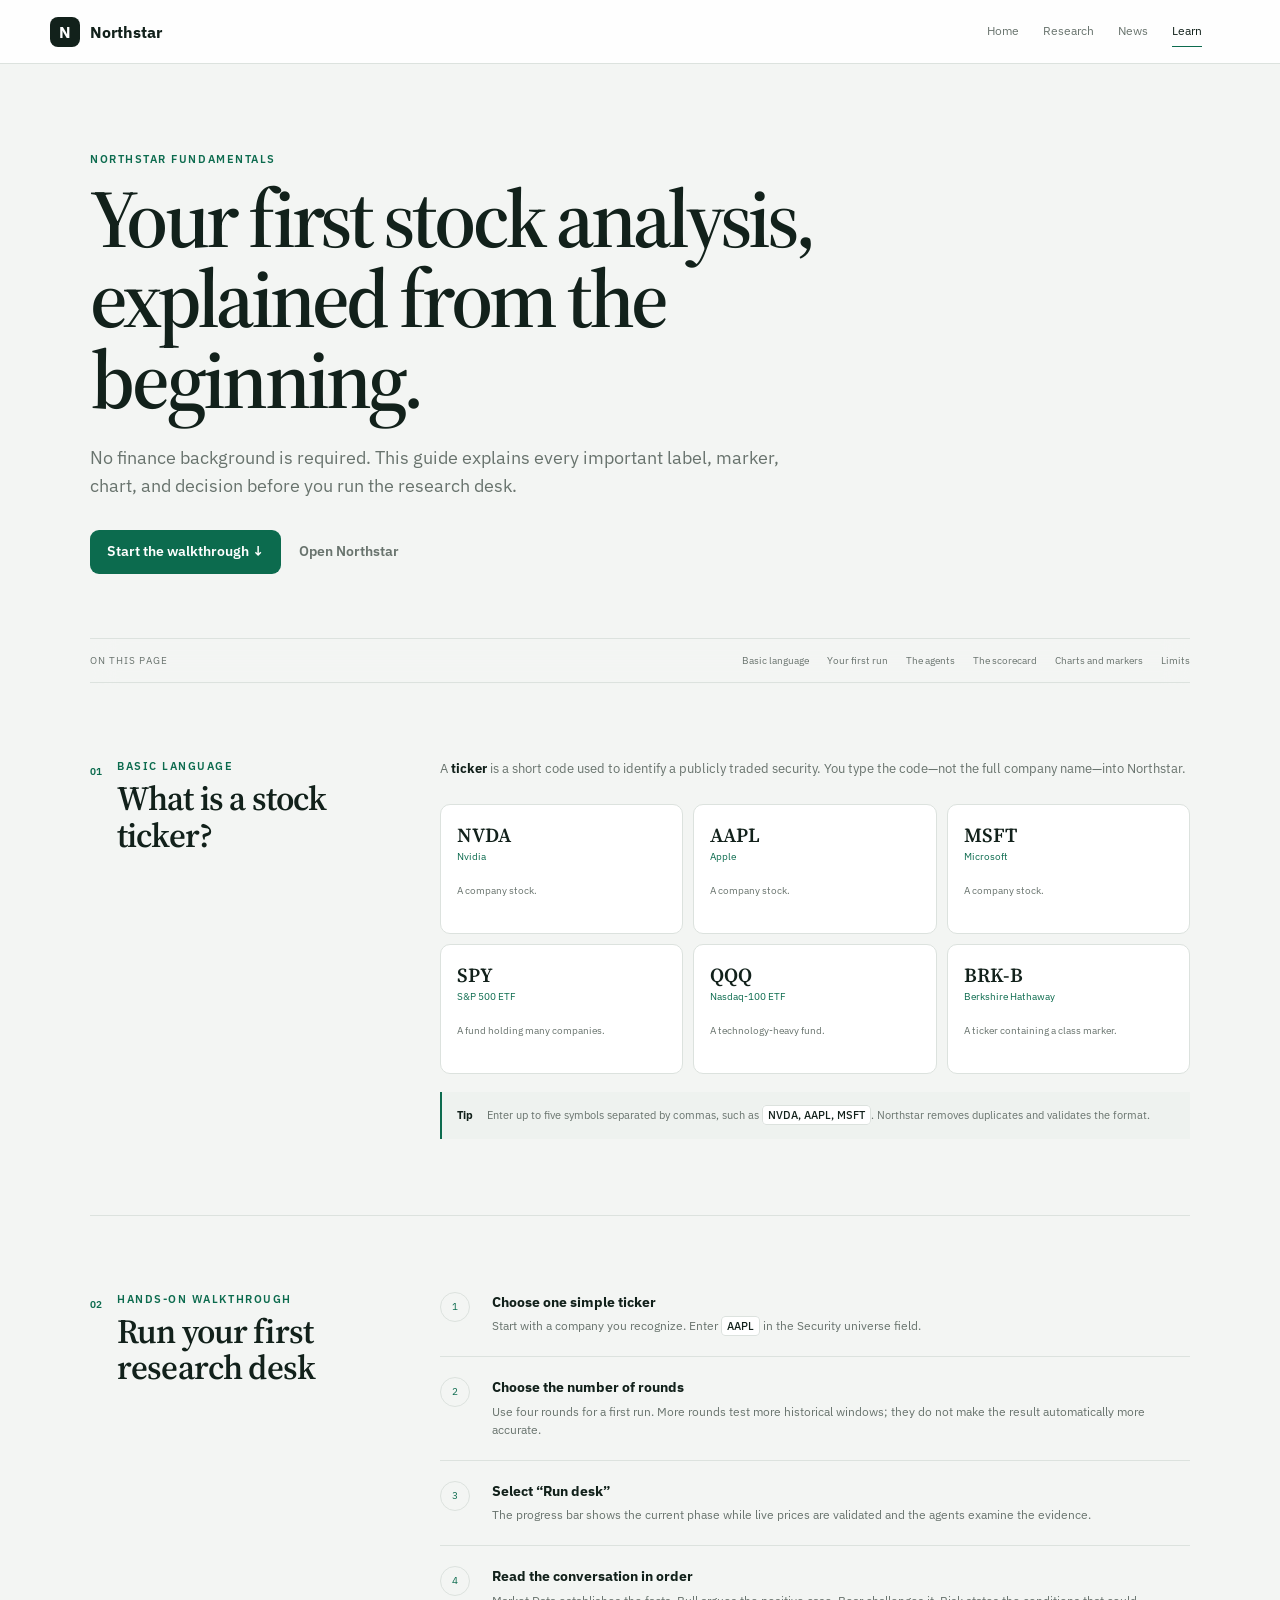
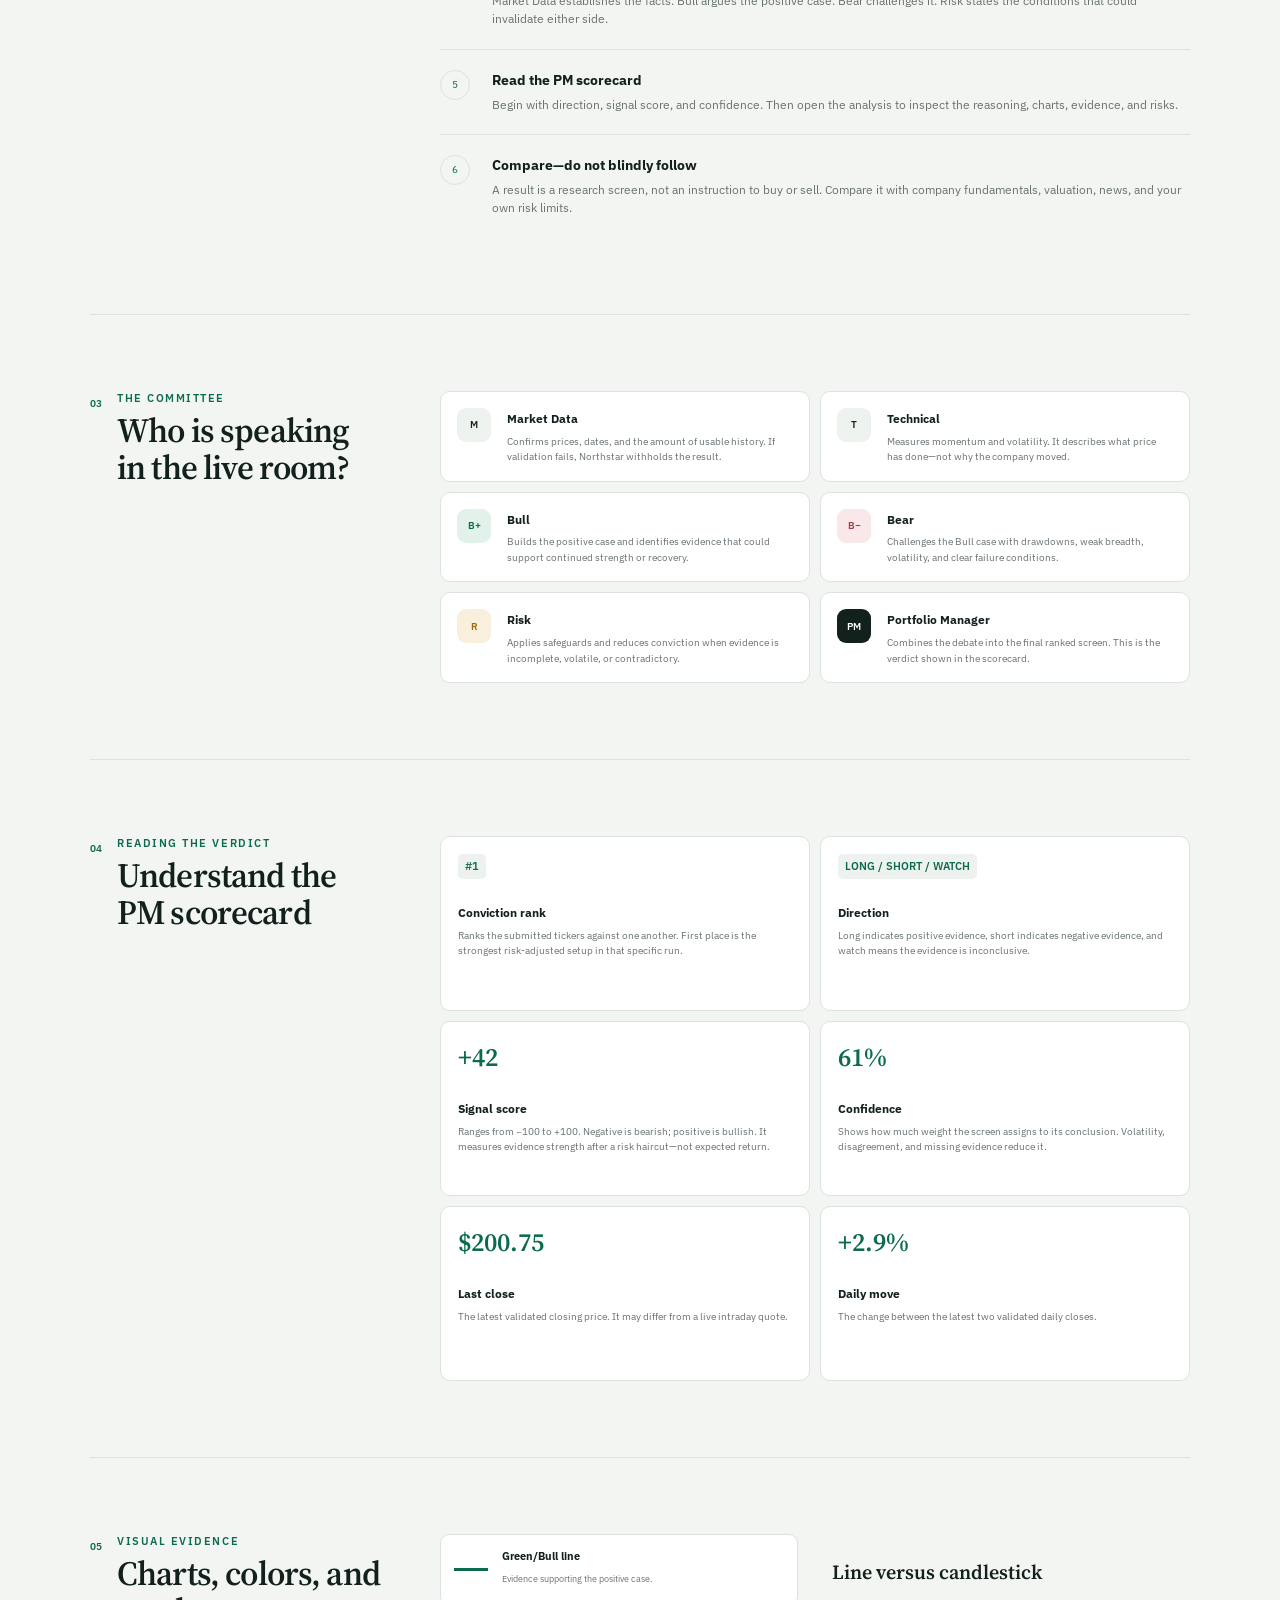
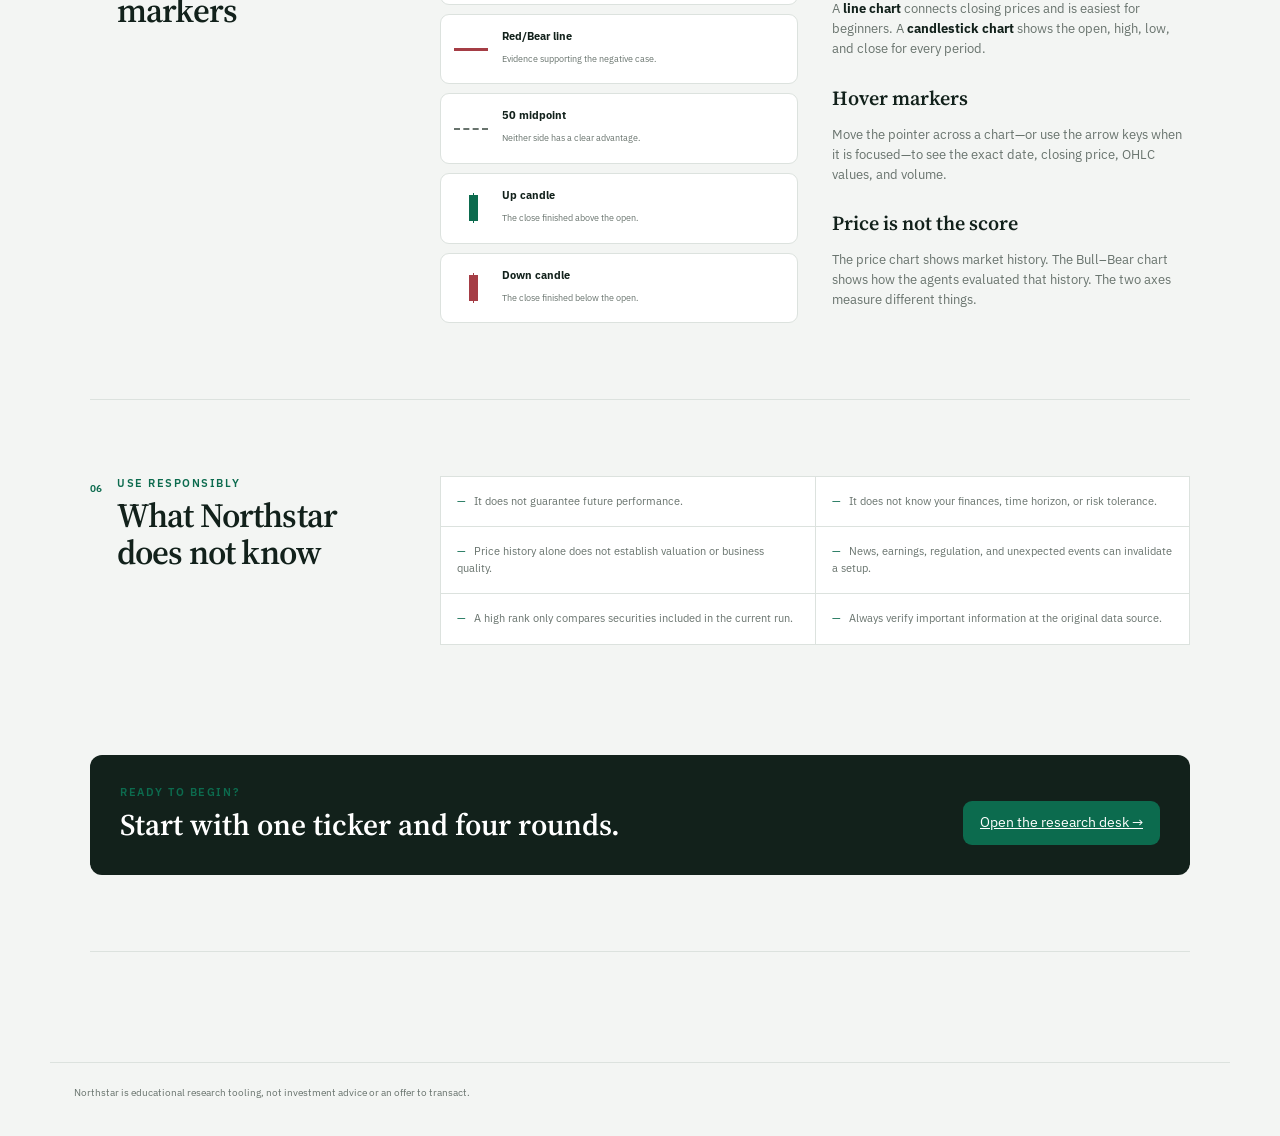
==== frontend/beginners.html @ edee2363 "Add public beginner learning guide" ====
<!doctype html>
<html lang="en">
<head>
  <meta charset="utf-8">
  <meta name="viewport" content="width=device-width,initial-scale=1">
  <meta name="description" content="A beginner-friendly guide to using Northstar for stock research.">
  <title>Beginner Guide · Northstar</title>
  <link rel="preconnect" href="https://fonts.googleapis.com">
  <link rel="preconnect" href="https://fonts.gstatic.com" crossorigin>
  <link href="https://fonts.googleapis.com/css2?family=IBM+Plex+Sans:wght@400;500;600&family=Source+Serif+4:opsz,wght@8..60,500;8..60,600&display=swap" rel="stylesheet">
  <link rel="stylesheet" href="style.css?v=20260731f">
</head>
<body>
  <header class="topbar">
    <a class="brand" href="/" aria-label="Northstar home"><span class="brand-mark">N</span><span>Northstar</span></a>
    <nav class="primary-nav" aria-label="Primary navigation">
      <a href="/">Home</a>
      <a href="/#workspace">Research</a>
      <a href="/news.html">News</a>
      <a href="/beginners.html" aria-current="page">Learn</a>
    </nav>
  </header>

  <main class="learn-page">
    <section class="learn-hero">
      <p class="kicker">Northstar fundamentals</p>
      <h1>Your first stock analysis, explained from the beginning.</h1>
      <p>No finance background is required. This guide explains every important label, marker, chart, and decision before you run the research desk.</p>
      <div class="learn-actions"><a class="learn-primary" href="#first-run">Start the walkthrough ↓</a><a href="/">Open Northstar</a></div>
    </section>

    <nav class="learn-contents" aria-label="Guide contents">
      <span>On this page</span>
      <a href="#language">Basic language</a>
      <a href="#first-run">Your first run</a>
      <a href="#agents">The agents</a>
      <a href="#scorecard">The scorecard</a>
      <a href="#charts">Charts and markers</a>
      <a href="#limits">Limits</a>
    </nav>

    <section id="language" class="learn-section">
      <div class="learn-section-title"><span>01</span><div><p class="kicker">Basic language</p><h2>What is a stock ticker?</h2></div></div>
      <div class="learn-copy">
        <p>A <strong>ticker</strong> is a short code used to identify a publicly traded security. You type the code—not the full company name—into Northstar.</p>
        <div class="term-grid">
          <article><strong>NVDA</strong><span>Nvidia</span><p>A company stock.</p></article>
          <article><strong>AAPL</strong><span>Apple</span><p>A company stock.</p></article>
          <article><strong>MSFT</strong><span>Microsoft</span><p>A company stock.</p></article>
          <article><strong>SPY</strong><span>S&amp;P 500 ETF</span><p>A fund holding many companies.</p></article>
          <article><strong>QQQ</strong><span>Nasdaq-100 ETF</span><p>A technology-heavy fund.</p></article>
          <article><strong>BRK-B</strong><span>Berkshire Hathaway</span><p>A ticker containing a class marker.</p></article>
        </div>
        <aside class="learn-note"><strong>Tip</strong><p>Enter up to five symbols separated by commas, such as <code>NVDA, AAPL, MSFT</code>. Northstar removes duplicates and validates the format.</p></aside>
      </div>
    </section>

    <section id="first-run" class="learn-section">
      <div class="learn-section-title"><span>02</span><div><p class="kicker">Hands-on walkthrough</p><h2>Run your first research desk</h2></div></div>
      <ol class="walkthrough-list">
        <li><span>1</span><div><strong>Choose one simple ticker</strong><p>Start with a company you recognize. Enter <code>AAPL</code> in the Security universe field.</p></div></li>
        <li><span>2</span><div><strong>Choose the number of rounds</strong><p>Use four rounds for a first run. More rounds test more historical windows; they do not make the result automatically more accurate.</p></div></li>
        <li><span>3</span><div><strong>Select “Run desk”</strong><p>The progress bar shows the current phase while live prices are validated and the agents examine the evidence.</p></div></li>
        <li><span>4</span><div><strong>Read the conversation in order</strong><p>Market Data establishes the facts. Bull argues the positive case. Bear challenges it. Risk states the conditions that could invalidate either side.</p></div></li>
        <li><span>5</span><div><strong>Read the PM scorecard</strong><p>Begin with direction, signal score, and confidence. Then open the analysis to inspect the reasoning, charts, evidence, and risks.</p></div></li>
        <li><span>6</span><div><strong>Compare—do not blindly follow</strong><p>A result is a research screen, not an instruction to buy or sell. Compare it with company fundamentals, valuation, news, and your own risk limits.</p></div></li>
      </ol>
    </section>

    <section id="agents" class="learn-section">
      <div class="learn-section-title"><span>03</span><div><p class="kicker">The committee</p><h2>Who is speaking in the live room?</h2></div></div>
      <div class="agent-guide">
        <article data-agent="data"><span>M</span><div><strong>Market Data</strong><p>Confirms prices, dates, and the amount of usable history. If validation fails, Northstar withholds the result.</p></div></article>
        <article data-agent="technical"><span>T</span><div><strong>Technical</strong><p>Measures momentum and volatility. It describes what price has done—not why the company moved.</p></div></article>
        <article data-agent="bull"><span>B+</span><div><strong>Bull</strong><p>Builds the positive case and identifies evidence that could support continued strength or recovery.</p></div></article>
        <article data-agent="bear"><span>B−</span><div><strong>Bear</strong><p>Challenges the Bull case with drawdowns, weak breadth, volatility, and clear failure conditions.</p></div></article>
        <article data-agent="risk"><span>R</span><div><strong>Risk</strong><p>Applies safeguards and reduces conviction when evidence is incomplete, volatile, or contradictory.</p></div></article>
        <article data-agent="pm"><span>PM</span><div><strong>Portfolio Manager</strong><p>Combines the debate into the final ranked screen. This is the verdict shown in the scorecard.</p></div></article>
      </div>
    </section>

    <section id="scorecard" class="learn-section">
      <div class="learn-section-title"><span>04</span><div><p class="kicker">Reading the verdict</p><h2>Understand the PM scorecard</h2></div></div>
      <div class="score-guide">
        <article><span class="sample-marker">#1</span><strong>Conviction rank</strong><p>Ranks the submitted tickers against one another. First place is the strongest risk-adjusted setup in that specific run.</p></article>
        <article><span class="sample-marker">LONG / SHORT / WATCH</span><strong>Direction</strong><p>Long indicates positive evidence, short indicates negative evidence, and watch means the evidence is inconclusive.</p></article>
        <article><span class="sample-score">+42</span><strong>Signal score</strong><p>Ranges from −100 to +100. Negative is bearish; positive is bullish. It measures evidence strength after a risk haircut—not expected return.</p></article>
        <article><span class="sample-score">61%</span><strong>Confidence</strong><p>Shows how much weight the screen assigns to its conclusion. Volatility, disagreement, and missing evidence reduce it.</p></article>
        <article><span class="sample-score">$200.75</span><strong>Last close</strong><p>The latest validated closing price. It may differ from a live intraday quote.</p></article>
        <article><span class="sample-score">+2.9%</span><strong>Daily move</strong><p>The change between the latest two validated daily closes.</p></article>
      </div>
    </section>

    <section id="charts" class="learn-section">
      <div class="learn-section-title"><span>05</span><div><p class="kicker">Visual evidence</p><h2>Charts, colors, and markers</h2></div></div>
      <div class="chart-guide">
        <div class="chart-key">
          <p><i class="key-line bull-key"></i><strong>Green/Bull line</strong><span>Evidence supporting the positive case.</span></p>
          <p><i class="key-line bear-key"></i><strong>Red/Bear line</strong><span>Evidence supporting the negative case.</span></p>
          <p><i class="key-line neutral-key"></i><strong>50 midpoint</strong><span>Neither side has a clear advantage.</span></p>
          <p><i class="key-candle up-key"></i><strong>Up candle</strong><span>The close finished above the open.</span></p>
          <p><i class="key-candle down-key"></i><strong>Down candle</strong><span>The close finished below the open.</span></p>
        </div>
        <div class="learn-copy">
          <h3>Line versus candlestick</h3>
          <p>A <strong>line chart</strong> connects closing prices and is easiest for beginners. A <strong>candlestick chart</strong> shows the open, high, low, and close for every period.</p>
          <h3>Hover markers</h3>
          <p>Move the pointer across a chart—or use the arrow keys when it is focused—to see the exact date, closing price, OHLC values, and volume.</p>
          <h3>Price is not the score</h3>
          <p>The price chart shows market history. The Bull–Bear chart shows how the agents evaluated that history. The two axes measure different things.</p>
        </div>
      </div>
    </section>

    <section id="limits" class="learn-section">
      <div class="learn-section-title"><span>06</span><div><p class="kicker">Use responsibly</p><h2>What Northstar does not know</h2></div></div>
      <div class="limits-grid">
        <p>It does not guarantee future performance.</p>
        <p>It does not know your finances, time horizon, or risk tolerance.</p>
        <p>Price history alone does not establish valuation or business quality.</p>
        <p>News, earnings, regulation, and unexpected events can invalidate a setup.</p>
        <p>A high rank only compares securities included in the current run.</p>
        <p>Always verify important information at the original data source.</p>
      </div>
      <div class="learn-finish"><div><p class="kicker">Ready to begin?</p><h2>Start with one ticker and four rounds.</h2></div><a class="learn-primary" href="/#analyze-form">Open the research desk →</a></div>
    </section>
  </main>
  <footer>Northstar is educational research tooling, not investment advice or an offer to transact.</footer>
</body>
</html>
---- frontend/style.css ----
:root{--bg:#f3f5f3;--surface:#fff;--ink:#12211b;--muted:#68736d;--line:#dce2de;--green:#0c6b4e;--green-soft:#e3f1eb;--red:#a53d45;--amber:#9b6a11;--navy:#173b45;--radius:14px;--shadow:0 18px 50px rgba(18,33,27,.07)}html,body{max-width:100%;overflow-x:clip}
*{box-sizing:border-box}html{scroll-behavior:smooth}body{margin:0;background:var(--bg);color:var(--ink);font:14px/1.55 "DM Sans",sans-serif;-webkit-font-smoothing:antialiased}.topbar{height:64px;padding:0 max(24px,calc((100vw - 1180px)/2));display:flex;align-items:center;justify-content:space-between;background:rgba(255,255,255,.9);border-bottom:1px solid var(--line);position:sticky;top:0;z-index:5;backdrop-filter:blur(14px)}.brand{display:flex;gap:10px;align-items:center;color:var(--ink);font:700 16px Manrope;text-decoration:none}.brand-mark{display:grid;place-items:center;width:30px;height:30px;border-radius:8px;background:var(--ink);color:#fff}.system{font-size:12px;color:var(--muted)}.pulse{display:inline-block;width:7px;height:7px;border-radius:50%;background:#20a273;margin-right:7px;box-shadow:0 0 0 4px #dff3eb}.shell{max-width:1180px;margin:auto;padding:76px 24px 64px}.hero{display:grid;grid-template-columns:1fr minmax(420px,.72fr);gap:72px;align-items:center;min-height:420px}.kicker{text-transform:uppercase;letter-spacing:.14em;font:600 11px Manrope;color:var(--green);margin:0 0 12px}.hero h1{font:600 clamp(42px,5.2vw,66px)/1.05 Manrope;margin:0;letter-spacing:-.045em}.lede{font-size:17px;color:var(--muted);max-width:610px;margin:24px 0 0}.terminal{background:var(--surface);border:1px solid var(--line);border-radius:18px;padding:26px;box-shadow:var(--shadow)}.terminal>label{display:block;font:600 12px Manrope;margin-bottom:9px}.input-row{display:flex;gap:8px}.input-row input{min-width:0;flex:1;border:1px solid #c9d2cd;border-radius:10px;padding:13px 14px;font:500 15px "DM Sans";text-transform:uppercase}.input-row input:focus,.controls select:focus{outline:3px solid #d9eee6;border-color:var(--green)}button{border:0;border-radius:10px;background:var(--green);color:#fff;padding:0 18px;font:600 13px Manrope;cursor:pointer;white-space:nowrap}button:hover{background:#095b42}button:disabled{opacity:.5;cursor:wait}.controls{display:flex;align-items:center;gap:9px;border-top:1px solid var(--line);margin-top:18px;padding-top:16px;color:var(--muted);font-size:11px}.controls label{font-weight:600;color:var(--ink)}.controls select{border:1px solid var(--line);border-radius:7px;padding:5px 7px;background:#fff;color:var(--ink);margin-right:auto}.status{min-height:20px;margin:16px 0 0;color:var(--muted);font-size:12px}.status[data-tone=error]{color:var(--red)}.workspace{scroll-margin-top:84px;margin-top:76px}.workspace-head{display:flex;align-items:end;justify-content:space-between;border-bottom:1px solid var(--line);padding-bottom:18px;margin-bottom:18px}.workspace h2{font:600 26px Manrope;margin:0}.run-meta{color:var(--muted);font-size:12px}.desk-grid{display:grid;grid-template-columns:minmax(0,.88fr) minmax(0,1.12fr);gap:18px}.process-card,.output-card{background:var(--surface);border:1px solid var(--line);border-radius:var(--radius);box-shadow:0 8px 30px rgba(18,33,27,.04);overflow:hidden}.section-title{height:52px;padding:0 18px;display:flex;align-items:center;justify-content:space-between;border-bottom:1px solid var(--line);font:600 12px Manrope}.section-title>span:last-child{font:500 10px "DM Sans";color:var(--muted)}.debate{height:610px;overflow:auto;padding:8px 18px}.message{display:grid;grid-template-columns:34px 1fr;gap:10px;padding:14px 0;border-bottom:1px solid #edf0ee;animation:arrive .25s ease}.avatar{width:30px;height:30px;border-radius:9px;display:grid;place-items:center;background:#edf2ef;color:var(--navy);font:700 10px Manrope}.message[data-stance=bull] .avatar{background:var(--green-soft);color:var(--green)}.message[data-stance=bear] .avatar{background:#f8e8e9;color:var(--red)}.message[data-stance=risk] .avatar{background:#f8f0dd;color:var(--amber)}.message[data-stance=decision] .avatar{background:var(--ink);color:#fff}.message-head{display:flex;justify-content:space-between;font-size:11px}.message-head span{color:var(--muted)}.message p{font-size:12px;color:#4f5b55;margin:4px 0 0}.results{padding:18px;display:grid;gap:12px}.badge{padding:3px 8px;border-radius:20px;background:#eef1ef}.badge[data-status=live]{background:var(--green-soft)!important;color:var(--green)!important}.badge[data-status=partial],.badge[data-status=unavailable]{background:#f8f0dd!important;color:var(--amber)!important}.trade{border:1px solid var(--line);border-radius:11px;padding:17px}.trade-top{display:flex;justify-content:space-between;align-items:start}.trade-top>div:first-child{display:flex;align-items:center;gap:9px}.rank{font:600 10px Manrope;color:#9aa39e}.trade h3{font:700 20px Manrope;margin:0}.direction{text-transform:uppercase;font:700 9px Manrope;padding:4px 7px;border-radius:5px;background:#eef1ef}.direction[data-direction=long]{background:var(--green-soft);color:var(--green)}.direction[data-direction=short]{background:#f8e8e9;color:var(--red)}.score{text-align:right}.score strong{font:700 20px Manrope;display:block}.score span{font-size:9px;color:var(--muted);text-transform:uppercase;letter-spacing:.08em}.metrics{display:grid;grid-template-columns:repeat(3,1fr);gap:1px;background:var(--line);margin:15px 0}.metrics div{background:#fafbfa;padding:9px}.metrics span{display:block;color:var(--muted);font-size:9px;text-transform:uppercase;letter-spacing:.07em}.metrics strong{font-size:13px}.positive{color:var(--green)}.negative{color:var(--red)}.thesis{font-size:12px;color:#4e5954;margin:0}.confidence{height:3px;background:#e6ebe8;margin:14px 0}.confidence span{height:100%;display:block;background:var(--green)}details{font-size:11px}summary{cursor:pointer;color:var(--green);font-weight:600}.evidence{display:grid;grid-template-columns:repeat(3,1fr);gap:7px;margin-top:11px}.evidence p{background:#f6f8f7;border-radius:7px;padding:8px;margin:0}.evidence strong,.evidence span,.evidence small{display:block}.evidence small{color:var(--muted);font-size:8px;margin-top:3px}.trade ul{padding-left:16px;color:var(--muted)}.method{margin-top:12px;background:#e9eeeb;border-radius:10px;padding:13px 16px}.method p{color:var(--muted);font-size:11px;margin:8px 0 0}.loader,.empty{padding:65px 20px;text-align:center;color:var(--muted)}.loader i{display:block;width:22px;height:22px;margin:0 auto 12px;border:2px solid var(--line);border-top-color:var(--green);border-radius:50%;animation:spin .8s linear infinite}.empty strong{display:block;color:var(--ink)}footer{max-width:1180px;margin:auto;border-top:1px solid var(--line);padding:22px 24px 36px;color:var(--muted);font-size:10px}@keyframes spin{to{transform:rotate(360deg)}}@keyframes arrive{from{opacity:0;transform:translateY(5px)}}@media(max-width:850px){.shell{padding-top:48px}.hero{grid-template-columns:1fr;gap:36px}.desk-grid{grid-template-columns:1fr}.debate{height:420px}.system{display:none}}@media(max-width:520px){.shell{padding:36px 15px}.hero h1{font-size:39px}.terminal{padding:18px}.input-row{display:grid}.input-row button{height:44px}.controls>span{display:none}.workspace-head{align-items:start;gap:12px}.evidence{grid-template-columns:1fr}.metrics{grid-template-columns:1fr}.debate{height:360px}}
@media(prefers-reduced-motion:reduce){*{scroll-behavior:auto!important;animation:none!important}}
.pulse-warn{background:#c6861a;box-shadow:0 0 0 4px #faefd9}

/* Interactive price evidence */
.chart-widget{margin:16px 0 14px;padding:14px 14px 8px;border:1px solid var(--line);border-radius:10px;background:#fbfcfb}
.chart-head{display:flex;align-items:flex-start;justify-content:space-between;gap:12px;margin-bottom:7px}.chart-head>div:first-child{display:flex;align-items:baseline;gap:8px;flex-wrap:wrap}.chart-label{flex-basis:100%;font:600 10px Manrope;text-transform:uppercase;letter-spacing:.09em;color:var(--muted)}.chart-head strong{font:700 16px Manrope}.chart-head small{font-size:9px;color:var(--muted)}.range-control{display:flex;padding:2px;border:1px solid var(--line);border-radius:7px;background:#fff}.range-control button{padding:4px 8px;border-radius:5px;background:transparent;color:var(--muted);font:600 9px Manrope}.range-control button[aria-pressed=true]{background:var(--ink);color:#fff}.chart-stage{position:relative}.price-chart{display:block;width:100%;height:auto;min-height:150px;outline:none}.price-chart:focus-visible{outline:3px solid #d9eee6;border-radius:6px}.chart-grid{stroke:#e6ebe8;stroke-width:1}.axis-label{fill:#8a948f;font:8px "DM Sans"}.chart-area{pointer-events:none}.chart-line{fill:none;stroke:var(--green);stroke-width:2.5;stroke-linecap:round;stroke-linejoin:round;pointer-events:none}.chart-hit{fill:transparent;cursor:crosshair}.chart-cursor{stroke:#6f7c76;stroke-width:1;stroke-dasharray:3 3;pointer-events:none}.chart-point{fill:#fff;stroke:var(--green);stroke-width:2.5;pointer-events:none}.chart-tooltip{position:absolute;z-index:2;transform:translate(-50%,-112%);display:grid;min-width:92px;padding:7px 9px;border-radius:7px;background:var(--ink);color:#fff;box-shadow:0 7px 18px rgba(18,33,27,.2);pointer-events:none;text-align:center}.chart-tooltip strong{font:600 11px Manrope}.chart-tooltip span{font-size:8px;color:#cbd4cf}.chart-tooltip[hidden]{display:none}.chart-source,.chart-empty{margin:3px 0 0;color:var(--muted);font-size:8px}.chart-empty{padding:34px;text-align:center}

/* Guided help vignette */
.topbar-actions{display:flex;align-items:center;gap:18px}.help-button{display:flex;align-items:center;gap:7px;height:34px;padding:0 11px;background:#fff;color:var(--ink);border:1px solid var(--line);border-radius:9px;font:600 11px Manrope}.help-button:hover{background:#f2f6f4;border-color:#bdcac3}.help-button>span{display:grid;place-items:center;width:17px;height:17px;border:1px solid #91a099;border-radius:50%;font-size:10px}.tour[hidden]{display:none}.tour{position:fixed;inset:0;z-index:1000}.tour-shade{display:none}.tour-focus{position:fixed;z-index:1000;border:2px solid #78b59f;border-radius:14px;box-shadow:0 0 0 9999px rgba(11,23,18,.66),0 0 0 5px rgba(120,181,159,.2);pointer-events:none;transition:all .24s ease}.tour-card{position:fixed;z-index:1001;padding:20px;border:1px solid rgba(255,255,255,.2);border-radius:14px;background:#fff;color:var(--ink);box-shadow:0 22px 70px rgba(0,0,0,.3);outline:none;transition:left .24s ease,top .24s ease}.tour-card-head{display:flex;align-items:center;justify-content:space-between}.tour-progress{font:600 9px Manrope;color:var(--muted);text-transform:uppercase;letter-spacing:.1em}.tour-close{display:grid;place-items:center;width:28px;height:28px;padding:0;border:0;border-radius:50%;background:#eff3f1;color:var(--ink);font-size:18px}.tour-kicker{margin:14px 0 5px;color:var(--green);font:600 10px Manrope;text-transform:uppercase;letter-spacing:.1em}.tour-card h2{margin:0;font:600 19px/1.25 Manrope}.tour-card>p:not(.tour-kicker){margin:9px 0 18px;color:#5f6b65;font-size:12px}.tour-actions{display:flex;align-items:center;justify-content:space-between;gap:8px}.tour-actions button{min-width:82px;height:36px}.tour-back{background:#edf2ef;color:var(--ink)}.tour-back:disabled{visibility:hidden}.tour-next{background:var(--green)}.tour-open{overflow:hidden}

@media(max-width:850px){.topbar-actions{gap:8px}.help-button{padding:0 9px}.help-button>span{width:16px;height:16px}.tour-focus{transition:none}.tour-card{transition:none}}
@media(max-width:520px){.chart-widget{margin-left:-4px;margin-right:-4px;padding:10px 8px 6px}.price-chart{min-height:128px}.chart-head>div:first-child{gap:5px}.system{display:none}.tour-card{left:16px!important;right:16px;width:auto!important;bottom:16px;top:auto!important}.tour-focus{border-radius:10px}}

/* Theme control and dark palette */
.theme-toggle{display:flex;align-items:center;gap:7px;height:34px;padding:0 11px;background:var(--surface);color:var(--ink);border:1px solid var(--line);border-radius:9px;font:600 11px Manrope}.theme-toggle:hover{background:var(--surface-soft,#f2f6f4);border-color:var(--line-strong,#bdcac3)}.theme-icon{display:grid;place-items:center;width:17px;height:17px;font-size:14px;line-height:1}
:root[data-theme="dark"]{--bg:#0e1512;--surface:#151f1b;--surface-soft:#1b2822;--ink:#edf5f0;--muted:#9aa9a1;--line:#2a3932;--line-strong:#3d5047;--green:#4fc39a;--green-soft:#183a2d;--red:#f08087;--amber:#e0ad4f;--navy:#a8d8e2;--shadow:0 18px 50px rgba(0,0,0,.26)}
:root[data-theme="dark"] body{background:var(--bg)}:root[data-theme="dark"] .topbar{background:rgba(14,21,18,.9)}:root[data-theme="dark"] .brand-mark{background:#edf5f0;color:#12211b}:root[data-theme="dark"] .terminal,:root[data-theme="dark"] .process-card,:root[data-theme="dark"] .output-card,:root[data-theme="dark"] .trade{background:var(--surface)}:root[data-theme="dark"] .input-row input,:root[data-theme="dark"] .controls select{background:#101814;color:var(--ink);border-color:var(--line-strong)}:root[data-theme="dark"] .input-row input::placeholder{color:#75847c}:root[data-theme="dark"] .help-button{background:var(--surface);color:var(--ink);border-color:var(--line)}:root[data-theme="dark"] .help-button:hover{background:var(--surface-soft);border-color:var(--line-strong)}:root[data-theme="dark"] .message{border-color:#26352e}:root[data-theme="dark"] .message p,:root[data-theme="dark"] .thesis{color:#bdcac3}:root[data-theme="dark"] .avatar{background:#24332c}:root[data-theme="dark"] .message[data-stance=bear] .avatar{background:#42272b}:root[data-theme="dark"] .message[data-stance=risk] .avatar{background:#3f3520}:root[data-theme="dark"] .metrics div,:root[data-theme="dark"] .evidence p,:root[data-theme="dark"] .chart-widget{background:#111a16}:root[data-theme="dark"] .confidence,:root[data-theme="dark"] .chart-grid{background:#293831}:root[data-theme="dark"] .range-control{background:#101814}:root[data-theme="dark"] .range-control button[aria-pressed=true]{background:#e6f0eb;color:#12211b}:root[data-theme="dark"] .chart-grid{stroke:#2b3b34}:root[data-theme="dark"] .chart-point{fill:#111a16}:root[data-theme="dark"] .method{background:#17231e}:root[data-theme="dark"] .badge{background:#25322c}:root[data-theme="dark"] .tour-card{background:#17211d;color:var(--ink);border-color:#3a4a43}:root[data-theme="dark"] .tour-card>p:not(.tour-kicker){color:#afbeb6}:root[data-theme="dark"] .tour-close,:root[data-theme="dark"] .tour-back{background:#26342e;color:var(--ink)}
@media(max-width:520px){.theme-toggle{padding:0 9px}.theme-label{display:none}}

/* Deliberate analysis progress and custom round depth */
.controls input[type="number"]{width:72px;margin-right:auto;padding:6px 8px;border:1px solid var(--line);border-radius:7px;background:var(--surface);color:var(--ink);font:600 11px "DM Sans"}.controls input[type="number"]:focus{outline:3px solid #d9eee6;border-color:var(--green)}.analysis-progress{margin:0 0 18px;padding:13px 16px;border:1px solid var(--line);border-radius:10px;background:var(--surface);transition:opacity .25s ease}.progress-copy{display:flex;justify-content:space-between;gap:12px;margin-bottom:8px;font-size:10px}.progress-copy strong{font:600 10px Manrope;color:var(--ink)}.progress-copy span{color:var(--muted);font-variant-numeric:tabular-nums}.progress-track{height:5px;border-radius:10px;background:#dfe6e2;overflow:hidden}.progress-track span{display:block;width:0;height:100%;border-radius:inherit;background:linear-gradient(90deg,var(--green),#4fc39a);transition:width .2s ease}.analysis-progress[data-complete="true"] .progress-track span{background:var(--green)}.rank{min-width:18px}
:root[data-theme="dark"] .controls input[type="number"]{background:#101814;border-color:var(--line-strong)}:root[data-theme="dark"] .analysis-progress{background:var(--surface)}:root[data-theme="dark"] .progress-track{background:#2a3932}
@media(max-width:520px){.controls input[type="number"]{margin-right:0}.controls{flex-wrap:wrap}.analysis-progress{padding:11px 13px}}

/* Keep walkthrough instructions anchored while the spotlight moves */
.tour-card{left:50%;top:50%;width:min(360px,calc(100vw - 32px));max-height:calc(100vh - 32px);overflow:auto;transform:translate(-50%,-50%);transition:opacity .2s ease,transform .2s ease}
@media(max-width:520px){.tour-card{left:50%!important;right:auto!important;top:50%!important;bottom:auto!important;width:calc(100vw - 32px)!important;transform:translate(-50%,-50%)}}

/* Multi-security hierarchy, full-height room, and debate evidence chart */
.process-card{display:flex;min-height:0;flex-direction:column}.debate{height:auto;min-height:610px;flex:1}.output-card{min-width:0}
.trade{position:relative;transition:border-color .2s ease,box-shadow .2s ease}.trade[data-rank="1"]{border:2px solid #d5ad35;box-shadow:inset 0 0 0 1px rgba(213,173,53,.14),0 8px 22px rgba(139,104,0,.08)}.trade[data-rank="2"]{border:2px solid #aeb4bd;box-shadow:inset 0 0 0 1px rgba(174,180,189,.12)}.trade[data-rank="3"]{border:2px solid #a66a43;box-shadow:inset 0 0 0 1px rgba(166,106,67,.12)}
.trade[data-rank="1"] .rank{background:#f6e6a9;color:#6d5200}.trade[data-rank="2"] .rank{background:#e7eaee;color:#515964}.trade[data-rank="3"] .rank{background:#ead1bf;color:#714323}.rank{display:inline-flex;align-items:center;justify-content:center;min-height:22px;padding:3px 7px;border-radius:6px;background:#eef1ef;font-weight:700;letter-spacing:.04em}
.trade-actions{display:flex;align-items:center;gap:10px}.trade-expand{height:30px;padding:0 10px;border:1px solid var(--line);background:var(--surface);color:var(--ink);font-size:9px}.trade-expand:hover{background:var(--surface-soft,#f2f6f4)}.trade-body[hidden]{display:none}
.debate-chart-widget{margin:16px 0 14px;padding:14px 14px 8px;border:1px solid var(--line);border-radius:10px;background:#fbfcfb}.debate-chart-head{display:flex;justify-content:space-between;gap:12px;align-items:flex-start}.debate-chart-head>div:first-child{display:grid;gap:2px}.debate-chart-head>div:first-child span{font:600 9px Manrope;text-transform:uppercase;letter-spacing:.09em;color:var(--muted)}.debate-chart-head strong{font:600 12px Manrope}.debate-legend{display:flex;gap:10px;font:600 9px Manrope}.debate-legend span{display:flex;align-items:center;gap:5px}.debate-legend span:before{content:"";width:8px;height:3px;border-radius:3px;background:var(--green)}.debate-legend [data-series="bear"]:before{background:var(--red)}
.debate-chart-stage{position:relative}.debate-chart{display:block;width:100%;height:auto;min-height:145px;outline:none}.debate-chart:focus-visible{outline:3px solid #d9eee6;border-radius:6px}.debate-grid{stroke:var(--line);stroke-width:1}.debate-grid.midpoint{stroke-dasharray:4 4;stroke:var(--muted)}.debate-line{fill:none;stroke-width:2.5;stroke-linecap:round;stroke-linejoin:round;pointer-events:none}.bull-line{stroke:var(--green)}.bear-line{stroke:var(--red)}.debate-node{stroke-width:2;pointer-events:none;transition:r .12s ease}.bull-node{fill:var(--surface);stroke:var(--green)}.bear-node{fill:var(--surface);stroke:var(--red)}.debate-node.active{r:5}.debate-hit{fill:transparent;cursor:crosshair}.debate-tooltip{position:absolute;z-index:2;display:grid;min-width:152px;padding:8px 10px;border-radius:7px;background:var(--ink);color:var(--surface);box-shadow:0 7px 18px rgba(0,0,0,.2);pointer-events:none;transform:translate(-50%,-104%);text-align:center}.debate-tooltip strong{font:600 10px Manrope}.debate-tooltip span{font-size:9px}.debate-tooltip small{color:var(--muted);font-size:8px}.debate-tooltip[hidden]{display:none}

/* Neutral black dark mode; color is reserved for evidence and status. */
:root[data-theme="dark"]{--bg:#050506;--surface:#0d0d0f;--surface-soft:#171719;--ink:#f2f2f1;--muted:#9d9da2;--line:#29292c;--line-strong:#414146;--green:#4fc39a;--green-soft:#10271f;--red:#f08087;--amber:#e0ad4f;--navy:#a8d8e2;--shadow:0 18px 50px rgba(0,0,0,.48)}
:root[data-theme="dark"] .topbar{background:rgba(5,5,6,.92)}:root[data-theme="dark"] .brand-mark{background:#f2f2f1;color:#080809}:root[data-theme="dark"] .input-row input,:root[data-theme="dark"] .controls select,:root[data-theme="dark"] .controls input[type="number"]{background:#09090a}:root[data-theme="dark"] .message{border-color:#29292c}:root[data-theme="dark"] .message p,:root[data-theme="dark"] .thesis{color:#b8b8bd}:root[data-theme="dark"] .avatar{background:#232326}:root[data-theme="dark"] .metrics div,:root[data-theme="dark"] .evidence p,:root[data-theme="dark"] .chart-widget,:root[data-theme="dark"] .debate-chart-widget{background:#09090a}:root[data-theme="dark"] .confidence,:root[data-theme="dark"] .progress-track{background:#252528}:root[data-theme="dark"] .range-control{background:#09090a}:root[data-theme="dark"] .range-control button[aria-pressed=true]{background:#f0f0ef;color:#09090a}:root[data-theme="dark"] .chart-grid{stroke:#29292c}:root[data-theme="dark"] .chart-point{fill:#09090a}:root[data-theme="dark"] .method{background:#111113}:root[data-theme="dark"] .badge{background:#242426}:root[data-theme="dark"] .direction[data-direction="watch"]{background:#29292c;color:#d7d7da}:root[data-theme="dark"] .tour-card{background:#101012;border-color:#39393d}:root[data-theme="dark"] .tour-close,:root[data-theme="dark"] .tour-back{background:#252528}:root[data-theme="dark"] .bull-node,:root[data-theme="dark"] .bear-node{fill:#09090a}:root[data-theme="dark"] .trade-expand{background:#111113}

@media(max-width:850px){.process-card{height:520px}.debate{min-height:0}.trade-actions{align-items:flex-end;flex-direction:column}.debate-chart{min-height:130px}}
@media(max-width:520px){.process-card{height:440px}.trade-top{gap:12px}.trade-top>div:first-child{flex-wrap:wrap}.trade-actions{gap:5px}.trade-expand{height:28px}.debate-chart-widget{margin-left:-4px;margin-right:-4px;padding:10px 8px 6px}.debate-legend{display:grid;gap:2px}.debate-chart{min-height:120px}}

/* Live market pulse and sourced news */
.market-pulse{margin-top:38px;padding:30px 0 8px;border-top:1px solid var(--line)}.pulse-heading,.news-heading{display:flex;align-items:end;justify-content:space-between;gap:20px}.pulse-heading h2,.news-heading h2{margin:0;font:600 25px Manrope}.pulse-controls{display:flex;gap:6px}.pulse-controls button{height:34px;min-width:36px;padding:0 11px;border:1px solid var(--line);background:var(--surface);color:var(--ink)}.pulse-controls button:hover{background:var(--surface-soft,#f2f6f4)}.pulse-viewport{margin:20px calc(50% - 50vw) 0;padding:18px max(24px,calc((100vw - 1180px)/2));overflow-x:auto;scrollbar-width:none;scroll-snap-type:x mandatory;outline:none}.pulse-viewport::-webkit-scrollbar{display:none}.pulse-viewport:focus-visible{outline:3px solid #d9eee6;outline-offset:-3px}.pulse-track{display:flex;gap:16px;width:max-content;min-width:100%}.pulse-card{width:min(330px,72vw);padding:18px;border:1px solid var(--line);border-radius:13px;background:var(--surface);box-shadow:0 8px 24px rgba(18,33,27,.05);scroll-snap-align:center;opacity:.58;transform:scale(.9);transition:transform .45s ease,opacity .45s ease,box-shadow .45s ease}.pulse-card.is-active{opacity:1;transform:scale(1.06);box-shadow:0 16px 38px rgba(18,33,27,.13)}.pulse-card-head{display:flex;align-items:center;justify-content:space-between}.pulse-card-head strong{font:700 17px Manrope}.pulse-card-head span{font:600 12px Manrope}.pulse-price{margin-top:3px;font:600 12px Manrope;color:var(--muted)}.pulse-chart{display:block;width:100%;height:76px;margin:10px 0 6px;overflow:visible}.pulse-chart path{fill:none;stroke:var(--green);stroke-width:2.4;stroke-linecap:round;stroke-linejoin:round}.pulse-chart.negative-chart path{stroke:var(--red)}.pulse-card-foot{display:flex;justify-content:space-between;gap:12px;color:var(--muted);font-size:8px}.pulse-card-foot span:last-child{overflow:hidden;text-overflow:ellipsis;white-space:nowrap;text-align:right}.pulse-loading{display:grid;min-height:150px;width:min(520px,80vw);place-items:center;color:var(--muted)}.pulse-status{margin:10px 0 0;text-align:center;color:var(--muted);font-size:9px}
.news-heading{margin-top:48px;padding-top:28px;border-top:1px solid var(--line)}.news-heading>span{max-width:310px;text-align:right;color:var(--muted);font-size:9px}.news-grid{display:grid;grid-template-columns:repeat(3,1fr);gap:12px;margin-top:18px}.news-card{display:flex;min-height:145px;flex-direction:column;padding:17px;border:1px solid var(--line);border-radius:12px;background:var(--surface);color:var(--ink);text-decoration:none;transition:transform .2s ease,border-color .2s ease,box-shadow .2s ease}.news-card:hover,.news-card:focus-visible{transform:translateY(-3px);border-color:var(--green);box-shadow:0 12px 28px rgba(18,33,27,.08);outline:none}.news-card.lead-news{grid-column:span 2}.news-meta{font-size:8px;color:var(--muted);text-transform:uppercase;letter-spacing:.06em}.news-card strong{margin:12px 0 20px;font:600 15px/1.4 Manrope}.lead-news strong{max-width:680px;font-size:19px}.news-link{margin-top:auto;color:var(--green);font:600 9px Manrope}.news-loading{grid-column:1/-1;padding:45px;text-align:center;color:var(--muted);border:1px dashed var(--line);border-radius:12px}
:root[data-theme="dark"] .pulse-card,:root[data-theme="dark"] .news-card,:root[data-theme="dark"] .pulse-controls button{background:#0d0d0f}:root[data-theme="dark"] .pulse-card.is-active{box-shadow:0 18px 42px rgba(0,0,0,.62)}
@media(prefers-reduced-motion:reduce){.pulse-card{transition:none}.news-card{transition:none}}
@media(max-width:850px){.market-pulse{margin-top:56px}.news-grid{grid-template-columns:repeat(2,1fr)}.news-card.lead-news{grid-column:span 2}}
@media(max-width:520px){.pulse-heading,.news-heading{align-items:start}.pulse-heading h2,.news-heading h2{font-size:22px}.pulse-viewport{padding-left:42px;padding-right:42px}.pulse-card{width:76vw}.pulse-controls #pulse-pause{display:none}.news-heading>span{display:none}.news-grid{grid-template-columns:1fr}.news-card.lead-news{grid-column:auto}.lead-news strong{font-size:16px}}
.pulse-track:before,.pulse-track:after{content:"";width:max(0px,calc(50vw - 190px));flex:0 0 auto}

/* Continuous market tape, detail dialog, and OHLCV analyzer */
.pulse-controls{align-items:center}.pulse-controls label{font:600 9px Manrope;color:var(--muted);text-transform:uppercase;letter-spacing:.06em}.pulse-controls select{height:34px;padding:0 30px 0 10px;border:1px solid var(--line);border-radius:9px;background:var(--surface);color:var(--ink);font:600 10px Manrope}.pulse-viewport{scroll-snap-type:none;cursor:grab;overscroll-behavior-x:contain;user-select:none}.pulse-viewport:active{cursor:grabbing}.pulse-track:before,.pulse-track:after{display:none}.pulse-card{flex:0 0 min(330px,72vw);color:var(--ink);text-align:left;white-space:normal;scroll-snap-align:none}.pulse-card:hover{background:var(--surface);border-color:var(--line-strong,var(--line))}.pulse-card:focus-visible{outline:3px solid #78b59f;outline-offset:3px}.pulse-boxes{display:flex;height:76px;align-items:end;gap:4px;margin:10px 0 6px;padding-top:5px}.pulse-boxes i{min-width:5px;flex:1;border-radius:2px 2px 0 0;background:var(--green);opacity:.86}.pulse-boxes i.down{background:var(--red)}.pulse-card-foot span:first-child{font-variant-numeric:tabular-nums}
.stock-detail{width:min(760px,calc(100vw - 28px));padding:26px;border:1px solid var(--line);border-radius:16px;background:var(--surface);color:var(--ink);box-shadow:0 26px 90px rgba(0,0,0,.48)}.stock-detail::backdrop{background:rgba(0,0,0,.72);backdrop-filter:blur(4px)}.detail-close{position:absolute;right:16px;top:16px;width:34px;height:34px;padding:0;border-radius:50%;background:var(--surface-soft,#eef2ef);color:var(--ink);font-size:20px}.detail-title{display:flex;align-items:start;justify-content:space-between;gap:20px}.detail-title h2{margin:0;font:700 30px Manrope}.detail-title span{color:var(--muted);font-size:10px}.detail-title>strong{font:700 20px Manrope}.detail-price{margin:3px 0 15px;color:var(--muted);font:600 14px Manrope}.detail-chart{padding:18px;border:1px solid var(--line);border-radius:12px;background:var(--bg)}.detail-chart .pulse-chart{height:220px;margin:0}.detail-chart .pulse-chart path{stroke-width:3}.detail-meta{display:grid;grid-template-columns:1fr 1fr;gap:10px;margin:14px 0}.detail-meta span{padding:10px;border-radius:8px;background:var(--surface-soft,#f4f6f5);color:var(--muted);font-size:9px}.detail-meta strong{display:block;margin-top:2px;color:var(--ink);font-size:11px}.stock-detail #detail-analyze{height:40px}
.stock-analyzer{margin-top:48px;padding:30px;border:1px solid var(--line);border-radius:16px;background:var(--surface);box-shadow:var(--shadow)}.analyzer-heading{display:flex;align-items:end;justify-content:space-between;gap:20px}.analyzer-heading h2{margin:0;font:600 25px Manrope}.analyzer-heading>span{color:var(--muted);font-size:9px}.analyzer-form{display:grid;grid-template-columns:1.1fr repeat(3,.8fr) auto;gap:10px;align-items:end;margin-top:22px;padding:16px;border-radius:11px;background:var(--surface-soft,#f5f7f6)}.analyzer-form label{display:grid;gap:6px;color:var(--muted);font:600 9px Manrope;text-transform:uppercase;letter-spacing:.06em}.analyzer-form input,.analyzer-form select{height:40px;min-width:0;padding:0 11px;border:1px solid var(--line);border-radius:8px;background:var(--surface);color:var(--ink);font:600 12px "DM Sans";text-transform:none}.analyzer-form input{text-transform:uppercase}.analyzer-form button{height:40px}.analyzer-output{min-height:160px;margin-top:16px}.analyzer-empty{display:grid;min-height:160px;place-items:center;border:1px dashed var(--line);border-radius:11px;color:var(--muted);text-align:center}.analyzer-summary{display:flex;align-items:start;justify-content:space-between;gap:20px;padding:4px 2px 15px}.analyzer-summary>div:first-child{display:grid}.analyzer-summary span{color:var(--muted);font:600 10px Manrope;text-transform:uppercase;letter-spacing:.06em}.analyzer-summary>div:first-child strong{font:700 28px Manrope}.analyzer-summary small{color:var(--muted);font-size:9px}.analyzer-summary>div:last-child{text-align:right}.analyzer-summary>div:last-child strong{display:block;font:700 22px Manrope}.analyzer-summary>div:last-child span{font-size:8px}.analyzer-metrics{display:grid;grid-template-columns:repeat(5,1fr);gap:1px;background:var(--line);border:1px solid var(--line);border-radius:9px;overflow:hidden}.analyzer-metrics div{padding:11px;background:var(--surface)}.analyzer-metrics span{display:block;color:var(--muted);font-size:8px;text-transform:uppercase;letter-spacing:.06em}.analyzer-metrics strong{font:600 12px Manrope}.analyzer-stage{position:relative;margin-top:15px;padding:8px;border:1px solid var(--line);border-radius:11px;background:var(--bg)}.analyzer-svg{display:block;width:100%;height:auto;min-height:280px;outline:none}.analyzer-svg:focus-visible{outline:3px solid #78b59f}.analyzer-grid{stroke:var(--line);stroke-width:1}.analyzer-axis{fill:var(--muted);font:9px "DM Sans"}.analyzer-line{fill:none;stroke:var(--green);stroke-width:2.5;stroke-linecap:round;stroke-linejoin:round}.candle line{stroke-width:1}.candle rect{stroke-width:1}.candle.up line,.candle.up rect{stroke:var(--green);fill:var(--green)}.candle.down line,.candle.down rect{stroke:var(--red);fill:var(--red)}.analyzer-hit{fill:transparent;cursor:crosshair}.analyzer-cursor{stroke:var(--muted);stroke-width:1;stroke-dasharray:4 4}.analyzer-point{fill:var(--surface);stroke:var(--green);stroke-width:2}.analyzer-tooltip{position:absolute;z-index:2;display:grid;min-width:190px;padding:8px 10px;border-radius:8px;background:var(--ink);color:var(--surface);text-align:center;pointer-events:none;transform:translate(-50%,-108%);box-shadow:0 8px 24px rgba(0,0,0,.26)}.analyzer-tooltip strong{font:600 11px Manrope}.analyzer-tooltip span,.analyzer-tooltip small{font-size:8px}.analyzer-tooltip small{color:var(--muted)}.analyzer-tooltip[hidden]{display:none}.analyzer-source{margin:7px 2px 0;color:var(--muted);font-size:8px}
:root[data-theme="dark"] .pulse-controls select,:root[data-theme="dark"] .stock-analyzer,:root[data-theme="dark"] .stock-detail,:root[data-theme="dark"] .analyzer-form input,:root[data-theme="dark"] .analyzer-form select,:root[data-theme="dark"] .analyzer-metrics div{background:#0d0d0f}:root[data-theme="dark"] .analyzer-form,:root[data-theme="dark"] .detail-meta span{background:#171719}:root[data-theme="dark"] .analyzer-stage,:root[data-theme="dark"] .detail-chart{background:#070708}
@media(max-width:850px){.analyzer-form{grid-template-columns:repeat(2,1fr)}.analyzer-form button{grid-column:span 2}.analyzer-metrics{grid-template-columns:repeat(3,1fr)}}
@media(max-width:520px){.pulse-controls label{display:none}.pulse-controls select{max-width:124px}.stock-analyzer{padding:20px 14px}.analyzer-heading{align-items:start}.analyzer-heading>span{display:none}.analyzer-form{grid-template-columns:1fr 1fr;padding:12px}.analyzer-metrics{grid-template-columns:1fr 1fr}.analyzer-svg{min-height:210px}.detail-meta{grid-template-columns:1fr}.stock-detail{padding:22px 14px}.detail-chart .pulse-chart{height:160px}}

/* Deployment-safe loading states */
.pulse-skeleton{width:min(330px,72vw);height:186px;flex:0 0 min(330px,72vw);padding:18px;border:1px solid var(--line);border-radius:13px;background:var(--surface);overflow:hidden}.pulse-skeleton i,.pulse-skeleton b,.pulse-skeleton span,.news-skeleton i,.news-skeleton b,.news-skeleton span{display:block;border-radius:6px;background:linear-gradient(100deg,var(--surface-soft,#edf1ef) 25%,var(--line) 45%,var(--surface-soft,#edf1ef) 65%);background-size:220% 100%;animation:skeleton-shift 1.3s ease-in-out infinite}.pulse-skeleton i{width:48px;height:18px}.pulse-skeleton b{width:84px;height:11px;margin-top:9px}.pulse-skeleton span{height:75px;margin-top:18px}.news-skeleton{min-height:145px;padding:17px;border:1px solid var(--line);border-radius:12px;background:var(--surface)}.news-skeleton i{width:38%;height:8px}.news-skeleton b{width:88%;height:17px;margin-top:18px}.news-skeleton span{width:26%;height:9px;margin-top:42px}@keyframes skeleton-shift{to{background-position:-220% 0}}:root[data-theme="dark"] .pulse-skeleton,:root[data-theme="dark"] .news-skeleton{background:#0d0d0f}@media(prefers-reduced-motion:reduce){.pulse-skeleton i,.pulse-skeleton b,.pulse-skeleton span,.news-skeleton i,.news-skeleton b,.news-skeleton span{animation:none}}

/* Editorial market coverage */
.pulse-card-foot span:last-child{color:var(--green);font-weight:700}
.news-grid{grid-template-columns:repeat(12,1fr);gap:14px}
.news-card{grid-column:span 4;min-height:300px;padding:0;overflow:hidden}
.news-card.lead-news{grid-column:span 8;display:grid;grid-template-columns:1.2fr 1fr}
.news-visual{position:relative;min-height:142px;overflow:hidden;background:#16251f}
.lead-news .news-visual{min-height:300px}
.news-visual img{width:100%;height:100%;object-fit:cover;transition:transform .45s ease}
.news-card:hover .news-visual img{transform:scale(1.035)}
.news-visual svg{display:none;position:absolute;inset:auto 0 10px;width:100%;height:65%;padding:0 18px}
.news-visual svg path{fill:none;stroke:#69d3ad;stroke-width:3;stroke-linecap:round;stroke-linejoin:round}
.news-visual.is-fallback{background:linear-gradient(145deg,#101c18,#17372c)}
.news-visual.is-fallback svg{display:block}
.news-visual-label{position:absolute;left:14px;top:13px;z-index:1;color:#bce9d9;font:700 9px Manrope;text-transform:uppercase;letter-spacing:.12em}
.news-body{display:flex;min-width:0;flex:1;flex-direction:column;padding:17px}
.news-byline{display:flex;align-items:center;gap:8px;flex-wrap:wrap}
.trending-badge{padding:4px 7px;border-radius:999px;background:#f0b429;color:#201703;font:800 8px Manrope;text-transform:uppercase;letter-spacing:.08em}
.news-card.is-trending{border-color:#9b762a;box-shadow:inset 0 0 0 1px rgba(240,180,41,.2)}
.news-card strong{margin:12px 0 20px}
.lead-news strong{font-size:21px}
:root[data-theme="dark"] .news-visual.is-fallback{background:linear-gradient(145deg,#0b1511,#122c23)}
@media(max-width:850px){.news-card{grid-column:span 6}.news-card.lead-news{grid-column:1/-1}}
@media(max-width:620px){.news-card,.news-card.lead-news{grid-column:1/-1;display:flex}.news-card{min-height:0}.news-visual,.lead-news .news-visual{min-height:170px}.lead-news strong{font-size:17px}}

/* Verified article imagery, progressive news disclosure, chart view switch */
.news-card.is-trending{border-color:var(--line);box-shadow:none}
.trending-badge,.news-visual.is-fallback svg{display:none}
.news-card.no-image{min-height:220px;background:linear-gradient(145deg,var(--surface),var(--surface-soft,#f2f5f3))}
.news-card.lead-news.no-image{display:flex;min-height:300px}
.news-card.lead-news.no-image .news-body{justify-content:center;padding:28px}
.news-card.lead-news.no-image strong{max-width:780px;font-size:28px}
.news-more-row{display:flex;justify-content:center;margin-top:20px}
.news-more{min-width:190px;height:42px;border:1px solid var(--line);border-radius:999px;background:var(--surface);color:var(--ink)}
.news-more:hover{border-color:var(--green);color:var(--green)}
.analyzer-view-controls{display:flex;align-items:center;justify-content:flex-end;gap:6px;margin-top:16px}
.analyzer-view-controls span{margin-right:4px;color:var(--muted);font:600 9px Manrope;text-transform:uppercase;letter-spacing:.07em}
.analyzer-view-controls button{height:32px;padding:0 12px;border:1px solid var(--line);border-radius:8px;background:var(--surface);color:var(--muted)}
.analyzer-view-controls button[aria-pressed="true"]{border-color:var(--ink);background:var(--ink);color:var(--surface)}
:root[data-theme="dark"] .news-card.no-image{background:linear-gradient(145deg,#0d0d0f,#131315)}
@media(max-width:620px){.news-card.lead-news.no-image strong{font-size:21px}.analyzer-view-controls{justify-content:flex-start}}
.tour-open{overflow-y:auto;overscroll-behavior:none}
.brand{text-decoration:none}.news-back{color:var(--muted);font:600 11px Manrope;text-decoration:none}.news-back:hover{color:var(--green)}.all-news-page{width:min(1180px,calc(100% - 40px));margin:0 auto;padding:72px 0 100px}.all-news-heading{display:flex;align-items:end;justify-content:space-between;gap:24px;margin-bottom:26px;padding-bottom:24px;border-bottom:1px solid var(--line)}.all-news-heading h1{margin:0;font:600 clamp(36px,5vw,64px) Manrope}.all-news-heading>p{max-width:430px;color:var(--muted);text-align:right}.all-news-page .news-grid{margin-top:0}@media(max-width:620px){.all-news-heading{align-items:start;flex-direction:column}.all-news-heading>p{text-align:left}}

/* Editorial typography, compact navigation, usage guide, contained scorecards */
body{font-family:"IBM Plex Sans",sans-serif}
.hero h1,.pulse-heading h2,.news-heading h2,.analyzer-heading h2,.workspace h2,.all-news-heading h1,.guide-intro h2,.news-card strong{font-family:"Source Serif 4",serif;letter-spacing:-.025em}
.brand,button,.kicker,.section-title,.trade h3{font-family:"IBM Plex Sans",sans-serif}
.primary-nav{display:flex;align-items:center;gap:24px;margin-left:auto;margin-right:28px}.primary-nav a{position:relative;color:var(--muted);font-size:12px;text-decoration:none}.primary-nav a:hover{color:var(--ink)}.primary-nav a:after{content:"";position:absolute;left:0;right:100%;bottom:-6px;height:1px;background:var(--green);transition:right .2s ease}.primary-nav a:hover:after{right:0}.topbar-actions{gap:8px}
.quick-guide{display:grid;grid-template-columns:.6fr 1.4fr;gap:54px;margin:18px 0 70px;padding:30px 0;border-top:1px solid var(--line);border-bottom:1px solid var(--line)}.guide-intro h2{margin:0;font-size:30px;line-height:1.08}.quick-guide ol{display:grid;grid-template-columns:repeat(3,1fr);gap:22px;margin:0;padding:0;list-style:none}.quick-guide li{display:grid;grid-template-columns:auto 1fr;gap:11px}.quick-guide li>span{padding-top:2px;color:var(--green);font-size:10px;font-weight:600}.quick-guide strong{display:block;margin-bottom:5px;font-size:12px}.quick-guide p{margin:0;color:var(--muted);font-size:10px;line-height:1.55}
.desk-grid{align-items:start}.process-card,.output-card{height:min(780px,calc(100vh - 110px));min-height:600px}.debate{min-height:0;height:auto;flex:1}.output-card{display:flex;min-width:0;flex-direction:column}.results{min-width:0;min-height:0;overflow-x:hidden;overflow-y:auto;overscroll-behavior:contain;scrollbar-gutter:stable}.trade{min-width:0}.trade-top{min-width:0;gap:14px}.trade-top>div:first-child{min-width:0;flex-wrap:wrap}.trade-actions{flex:0 0 auto}.score-explanation{margin:12px 0 0;padding:11px 13px;border-left:2px solid var(--green);background:var(--surface-soft,#f3f6f4);color:var(--muted);font-size:10px}.score-explanation strong{color:var(--ink)}.score-help{display:inline-grid;width:16px;height:16px;margin-left:3px;padding:0;place-items:center;border:1px solid var(--line);border-radius:50%;background:transparent;color:var(--muted);font-size:9px;vertical-align:middle}.score-help:hover{border-color:var(--green);background:transparent;color:var(--green)}
@media(max-width:850px){.primary-nav{gap:14px;margin-right:14px}.quick-guide{grid-template-columns:1fr;gap:22px}.process-card,.output-card{height:min(700px,calc(100vh - 90px))}}
@media(max-width:620px){.primary-nav a:nth-child(2),.primary-nav a:nth-child(4){display:none}.quick-guide ol{grid-template-columns:1fr}.process-card,.output-card{height:620px;min-height:0}}

/* Image-shape presets preserve source photography without distortion */
.news-visual{aspect-ratio:16/10;min-height:0;background:var(--surface-soft,#f2f4f3)}
.news-visual img{display:block;width:100%;height:100%;object-fit:cover;object-position:center}
.news-card.landscape-image:not(.lead-news){min-height:330px}
.news-card.portrait-image:not(.lead-news){display:grid;grid-template-columns:minmax(120px,.8fr) 1.2fr;min-height:300px}
.news-card.portrait-image:not(.lead-news) .news-visual{height:100%;aspect-ratio:4/5}
.news-card.lead-news.landscape-image{grid-template-columns:1.35fr 1fr}
.news-card.lead-news.landscape-image .news-visual{height:100%;aspect-ratio:auto}
.news-card.lead-news.portrait-image{grid-template-columns:minmax(220px,.72fr) 1.28fr}
.news-card.lead-news.portrait-image .news-visual{height:100%;aspect-ratio:4/5}
.news-card.no-image{border-top:3px solid var(--line)}
:root[data-theme="dark"] .score-explanation{background:#151517}
@media(max-width:620px){.news-card.portrait-image:not(.lead-news),.news-card.lead-news.portrait-image{display:grid;grid-template-columns:.8fr 1.2fr}.news-card.lead-news.landscape-image{display:flex}.news-card.lead-news.landscape-image .news-visual{aspect-ratio:16/10}}

/* Beginner learning center */
.primary-nav a[aria-current="page"]{color:var(--ink)}.primary-nav a[aria-current="page"]:after{right:0}
.learn-page{width:min(1100px,calc(100% - 40px));margin:0 auto;padding:88px 0 110px}.learn-hero{max-width:850px;padding-bottom:64px}.learn-hero h1{margin:0;font:600 clamp(48px,7vw,82px)/.98 "Source Serif 4",serif;letter-spacing:-.045em}.learn-hero>p:not(.kicker){max-width:690px;margin:25px 0 0;color:var(--muted);font-size:18px}.learn-actions{display:flex;align-items:center;gap:18px;margin-top:30px}.learn-actions a{color:var(--muted);font-weight:600;text-decoration:none}.learn-primary{display:inline-flex;min-height:44px;padding:0 17px;align-items:center;border-radius:9px;background:var(--green);color:#fff!important}.learn-primary:hover{background:#095b42}
.learn-contents{position:sticky;top:64px;z-index:3;display:flex;align-items:center;gap:18px;padding:14px 0;border-top:1px solid var(--line);border-bottom:1px solid var(--line);background:color-mix(in srgb,var(--bg) 92%,transparent);backdrop-filter:blur(12px)}.learn-contents span{margin-right:auto;color:var(--muted);font-size:10px;text-transform:uppercase;letter-spacing:.1em}.learn-contents a{color:var(--muted);font-size:10px;text-decoration:none}.learn-contents a:hover{color:var(--green)}
.learn-section{display:grid;grid-template-columns:290px 1fr;gap:60px;padding:76px 0;border-bottom:1px solid var(--line);scroll-margin-top:115px}.learn-section-title{display:flex;align-items:start;gap:15px}.learn-section-title>span{padding-top:5px;color:var(--green);font-size:10px;font-weight:600}.learn-section-title .kicker{margin-bottom:7px}.learn-section-title h2{margin:0;font:600 34px/1.08 "Source Serif 4",serif;letter-spacing:-.025em}.learn-copy>p:first-child{margin-top:0}.learn-copy p{color:var(--muted);font-size:13px}.learn-copy strong{color:var(--ink)}.learn-copy h3{margin:24px 0 5px;font:600 20px "Source Serif 4",serif}.learn-copy code,.walkthrough-list code{padding:2px 5px;border:1px solid var(--line);border-radius:4px;background:var(--surface);color:var(--ink);font:500 11px "IBM Plex Sans",sans-serif}
.term-grid{display:grid;grid-template-columns:repeat(3,1fr);gap:10px;margin-top:24px}.term-grid article{min-height:130px;padding:16px;border:1px solid var(--line);border-radius:10px;background:var(--surface)}.term-grid strong,.term-grid span{display:block}.term-grid strong{font:600 20px "Source Serif 4",serif}.term-grid span{color:var(--green);font-size:10px}.term-grid p{margin:19px 0 0;font-size:10px}.learn-note{display:flex;gap:14px;margin-top:18px;padding:15px;border-left:2px solid var(--green);background:var(--surface-soft,#eef2ef)}.learn-note strong{font-size:11px}.learn-note p{margin:0;font-size:11px}
.walkthrough-list{display:grid;gap:0;margin:0;padding:0;list-style:none}.walkthrough-list li{display:grid;grid-template-columns:38px 1fr;gap:14px;padding:20px 0;border-top:1px solid var(--line)}.walkthrough-list li:first-child{border-top:0;padding-top:0}.walkthrough-list li>span{display:grid;width:30px;height:30px;place-items:center;border:1px solid var(--line);border-radius:50%;color:var(--green);font-size:10px}.walkthrough-list strong{display:block;margin-bottom:4px}.walkthrough-list p{margin:0;color:var(--muted);font-size:12px}
.agent-guide{display:grid;grid-template-columns:1fr 1fr;gap:10px}.agent-guide article{display:grid;grid-template-columns:38px 1fr;gap:12px;padding:16px;border:1px solid var(--line);border-radius:10px;background:var(--surface)}.agent-guide article>span{display:grid;width:34px;height:34px;place-items:center;border-radius:9px;background:var(--surface-soft,#edf2ef);color:var(--ink);font-size:10px;font-weight:600}.agent-guide article[data-agent="bull"]>span{background:var(--green-soft);color:var(--green)}.agent-guide article[data-agent="bear"]>span{background:#f8e8e9;color:var(--red)}.agent-guide article[data-agent="risk"]>span{background:#f8f0dd;color:var(--amber)}.agent-guide article[data-agent="pm"]>span{background:var(--ink);color:var(--surface)}.agent-guide strong{font-size:12px}.agent-guide p{margin:4px 0 0;color:var(--muted);font-size:10px}
.score-guide{display:grid;grid-template-columns:repeat(2,1fr);gap:10px}.score-guide article{min-height:175px;padding:17px;border:1px solid var(--line);border-radius:10px;background:var(--surface)}.sample-marker,.sample-score{display:block;width:max-content;margin-bottom:25px;padding:4px 7px;border-radius:5px;background:var(--surface-soft,#eef2ef);color:var(--green);font-size:11px;font-weight:600}.sample-score{padding:0;background:none;font:600 26px "Source Serif 4",serif}.score-guide strong{display:block;font-size:12px}.score-guide p{margin:5px 0 0;color:var(--muted);font-size:10px}
.chart-guide{display:grid;grid-template-columns:1fr 1fr;gap:34px}.chart-key{display:grid;gap:9px}.chart-key p{display:grid;grid-template-columns:38px 1fr;gap:2px 10px;margin:0;padding:13px;border:1px solid var(--line);border-radius:9px;background:var(--surface)}.chart-key i{grid-row:1/3;align-self:center}.chart-key strong{font-size:11px}.chart-key span{color:var(--muted);font-size:9px}.key-line{display:block;width:34px;height:3px;background:var(--green)}.bear-key{background:var(--red)}.neutral-key{height:0;border-top:2px dashed var(--muted);background:none}.key-candle{display:block;width:9px;height:26px;margin:auto;background:var(--green);box-shadow:0 -6px 0 -4px var(--green),0 6px 0 -4px var(--green)}.down-key{background:var(--red);box-shadow:0 -6px 0 -4px var(--red),0 6px 0 -4px var(--red)}
.limits-grid{display:grid;grid-template-columns:repeat(2,1fr);gap:1px;border:1px solid var(--line);background:var(--line)}.limits-grid p{margin:0;padding:16px;background:var(--surface);color:var(--muted);font-size:11px}.limits-grid p:before{content:"—";margin-right:8px;color:var(--green)}.learn-finish{grid-column:1/-1;display:flex;align-items:end;justify-content:space-between;gap:30px;margin-top:50px;padding:30px;border-radius:12px;background:var(--ink);color:var(--surface)}.learn-finish h2{margin:0;font:600 30px "Source Serif 4",serif}.learn-finish .kicker{margin-bottom:5px}.learn-finish .learn-primary{flex:0 0 auto}
@media(max-width:850px){.learn-contents{overflow-x:auto}.learn-contents span{display:none}.learn-contents a{white-space:nowrap}.learn-section{grid-template-columns:1fr;gap:28px}.learn-section-title{max-width:480px}}
@media(max-width:620px){.learn-page{width:min(100% - 30px,1100px);padding-top:55px}.learn-hero h1{font-size:48px}.learn-contents{margin:0 -15px;padding-left:15px;padding-right:15px}.term-grid,.agent-guide,.score-guide,.chart-guide,.limits-grid{grid-template-columns:1fr}.learn-finish{align-items:start;flex-direction:column}.learn-actions{align-items:start;flex-direction:column}}
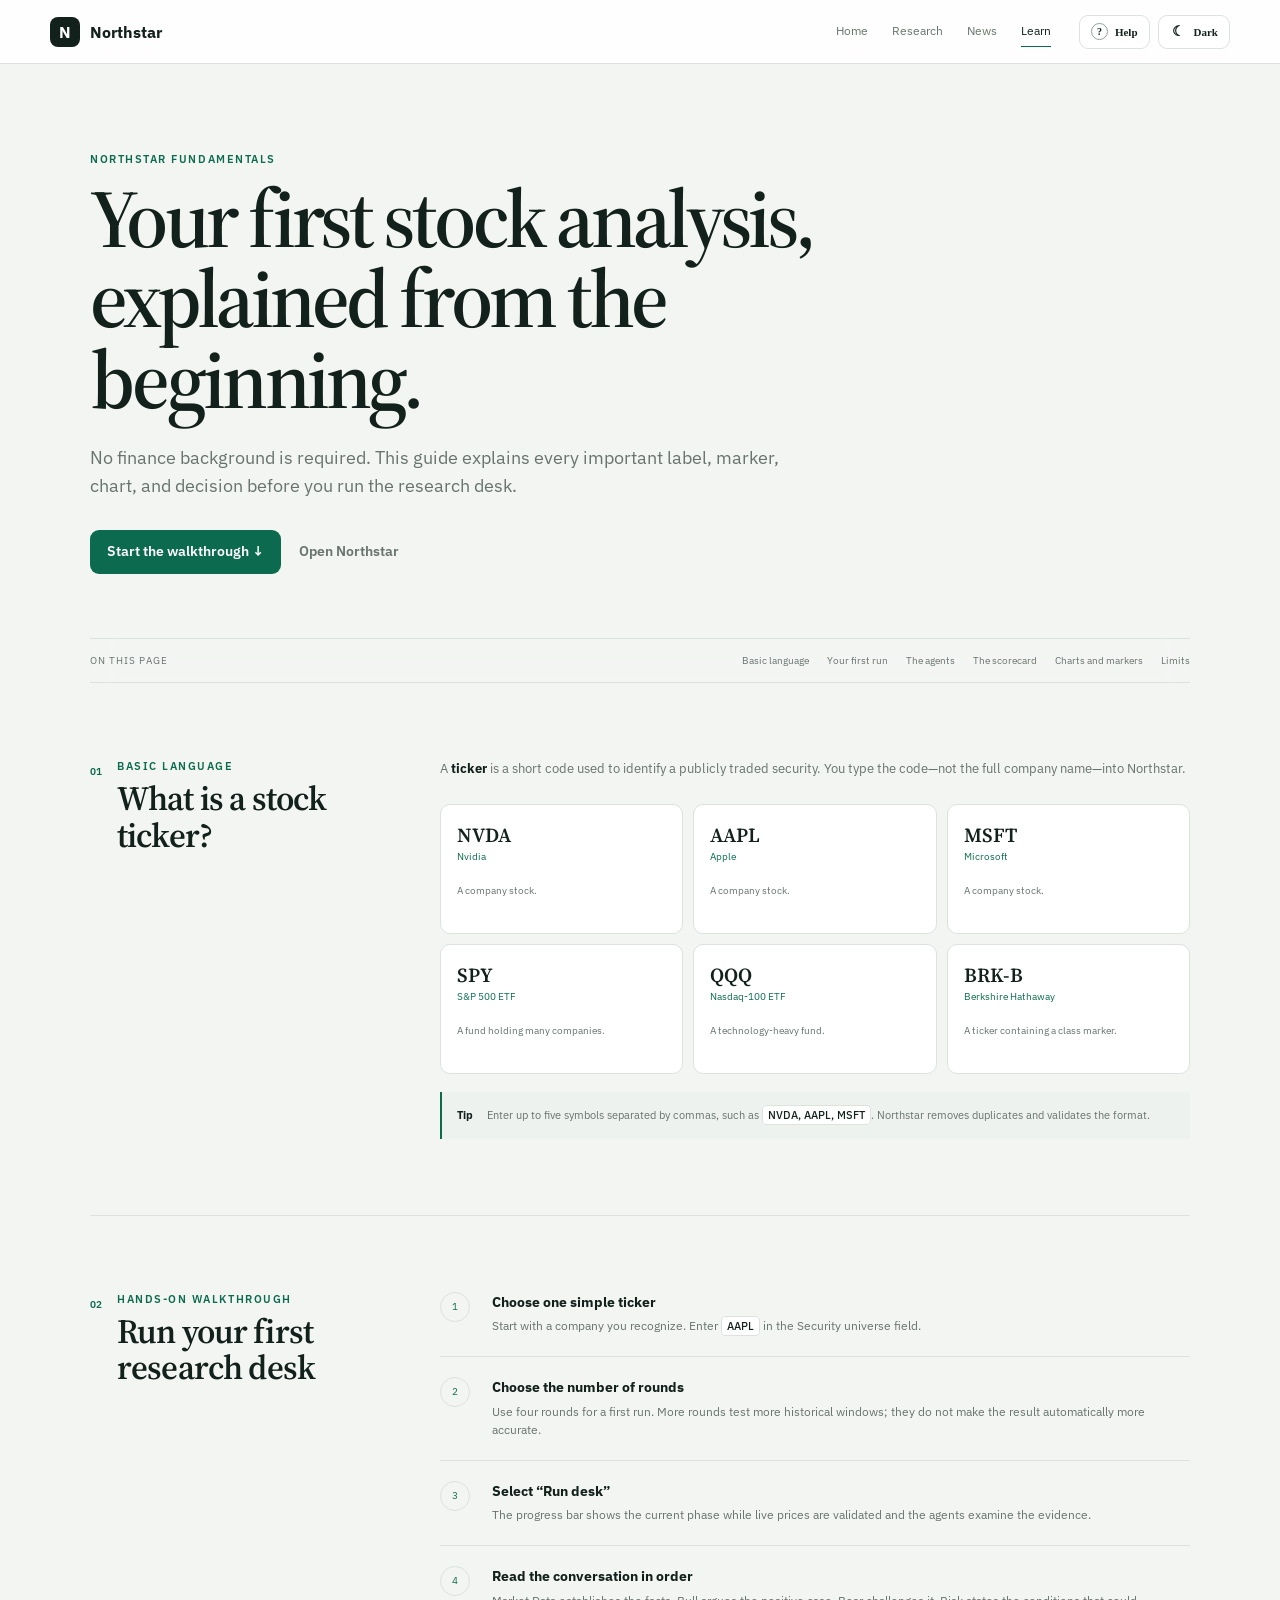
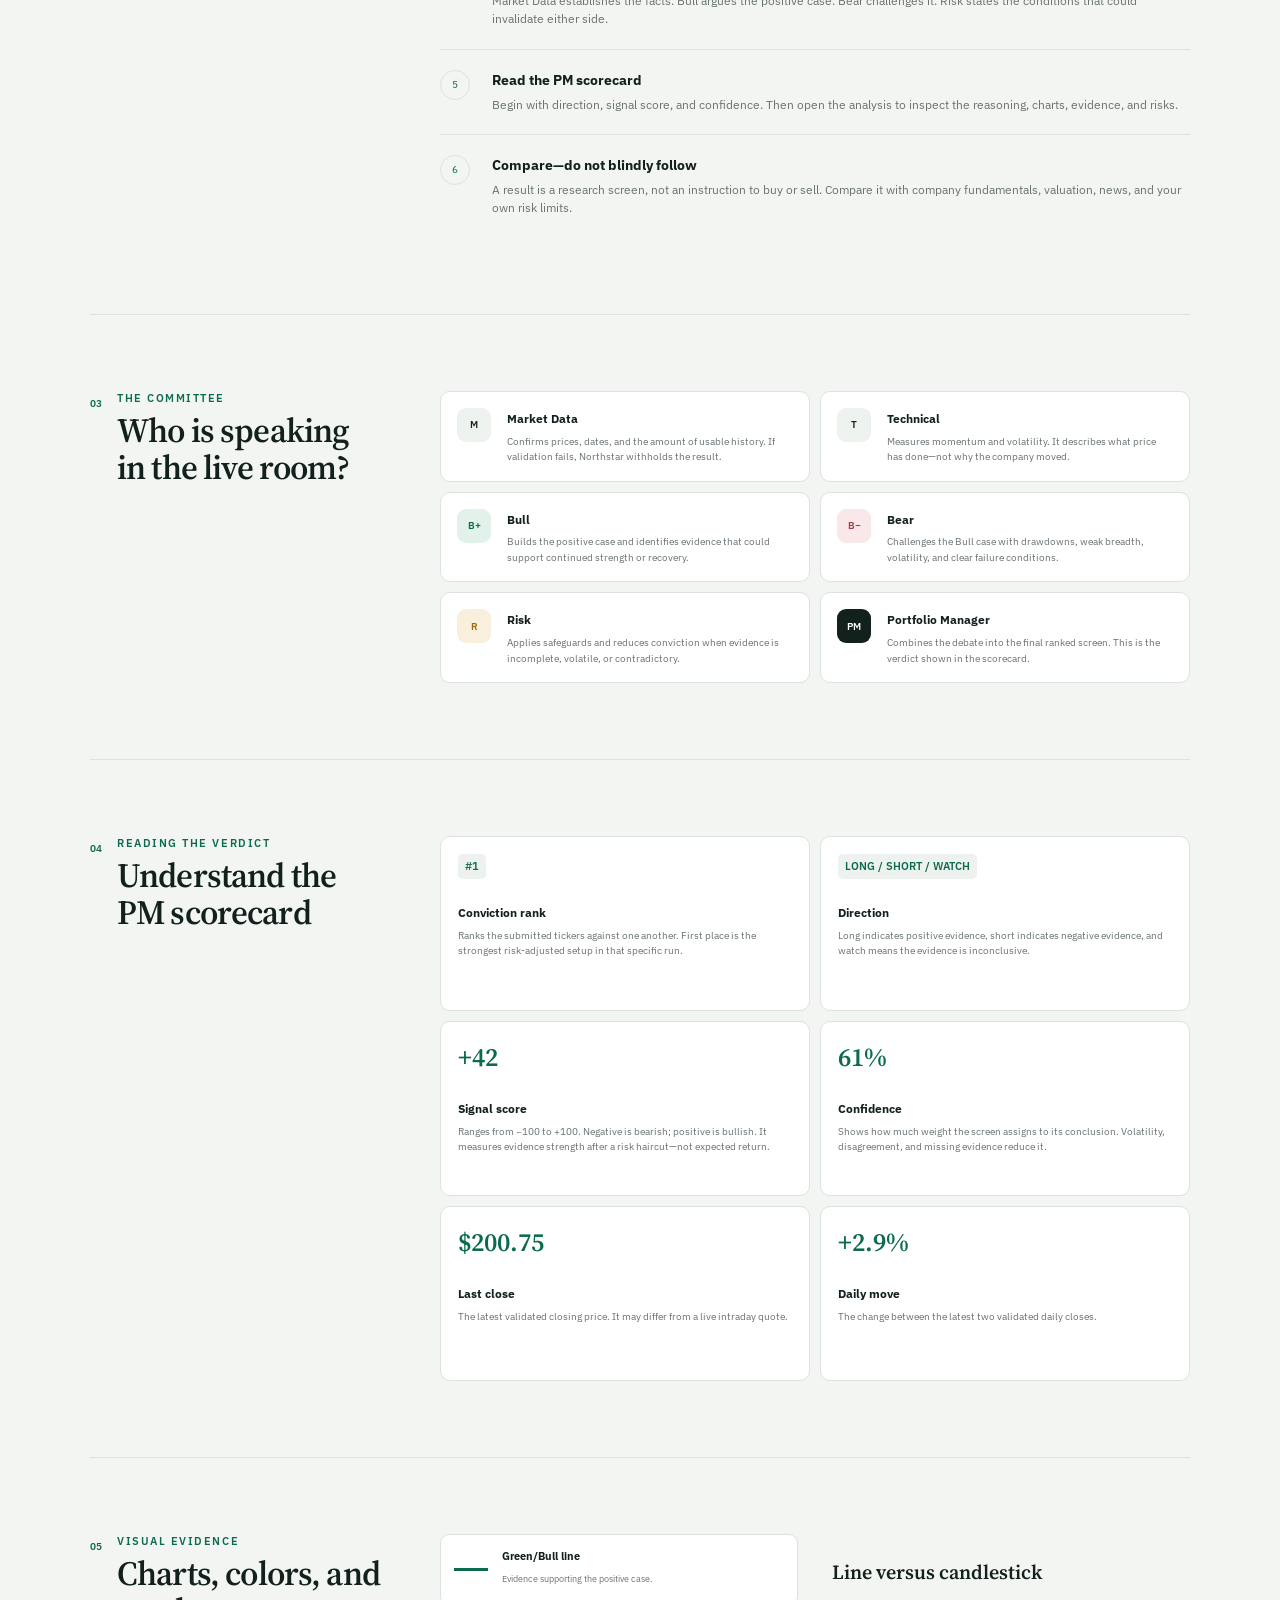
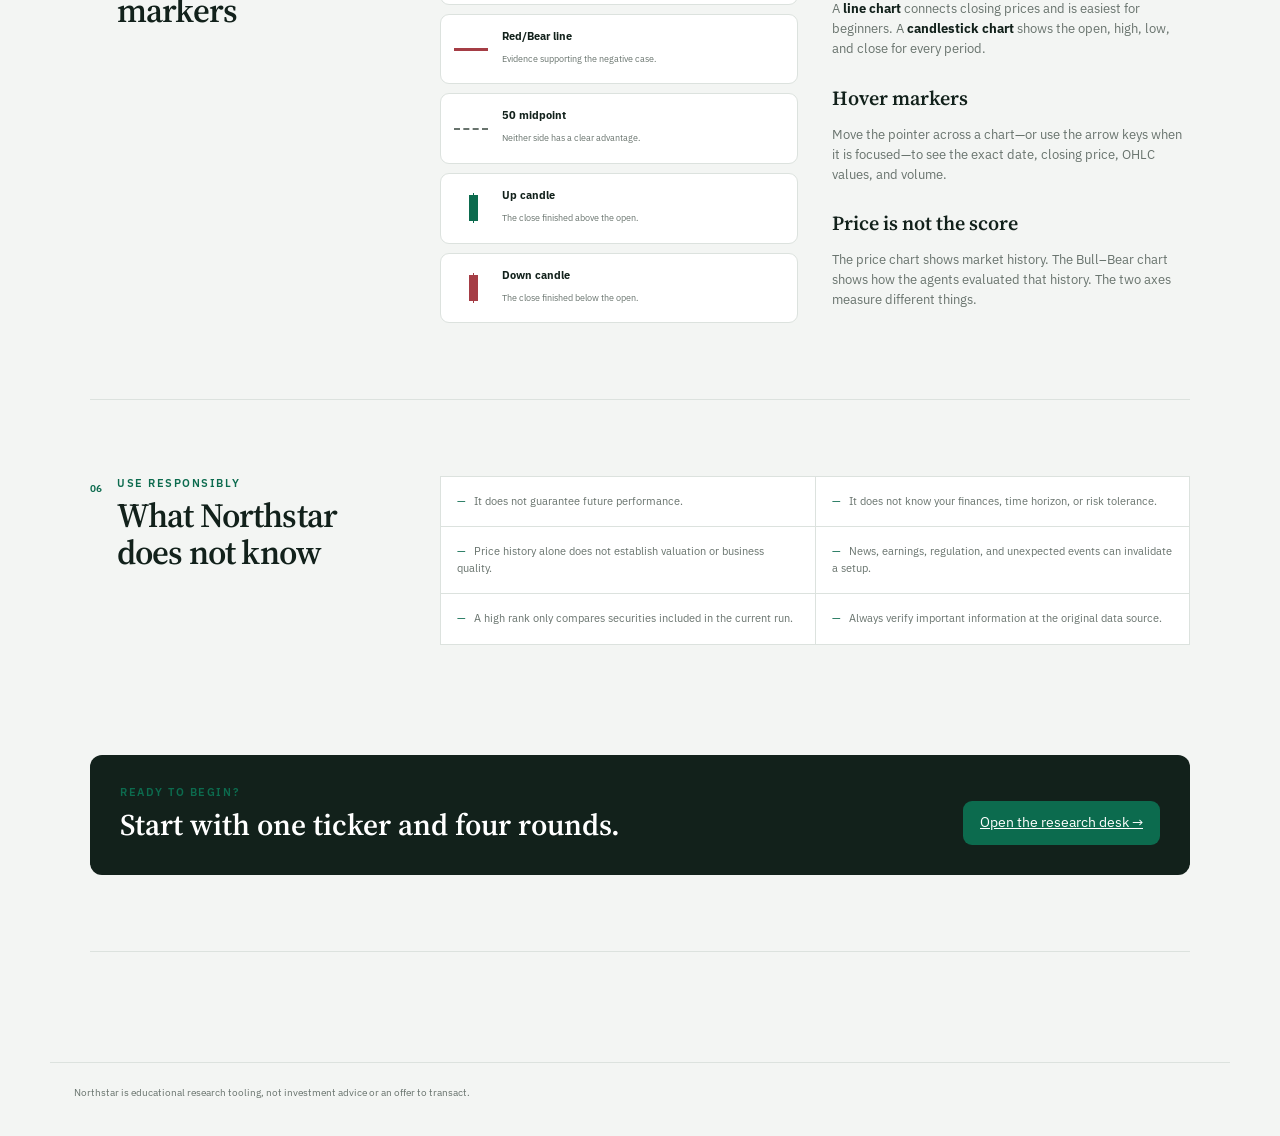
==== commit a9e5b80b: "Unify navigation and theme across pages" ====
--- a/frontend/beginners.html
+++ b/frontend/beginners.html
@@ -5,10 +5,20 @@
   <meta name="viewport" content="width=device-width,initial-scale=1">
   <meta name="description" content="A beginner-friendly guide to using Northstar for stock research.">
   <title>Beginner Guide · Northstar</title>
+  <script>
+    (() => {
+      try {
+        const saved = localStorage.getItem("northstar-theme");
+        const theme = saved || (matchMedia("(prefers-color-scheme: dark)").matches ? "dark" : "light");
+        document.documentElement.dataset.theme = theme;
+        document.documentElement.style.colorScheme = theme;
+      } catch (_) {}
+    })();
+  </script>
   <link rel="preconnect" href="https://fonts.googleapis.com">
   <link rel="preconnect" href="https://fonts.gstatic.com" crossorigin>
   <link href="https://fonts.googleapis.com/css2?family=IBM+Plex+Sans:wght@400;500;600&family=Source+Serif+4:opsz,wght@8..60,500;8..60,600&display=swap" rel="stylesheet">
-  <link rel="stylesheet" href="style.css?v=20260731f">
+  <link rel="stylesheet" href="style.css?v=20260731g">
 </head>
 <body>
   <header class="topbar">
@@ -19,6 +29,12 @@
       <a href="/news.html">News</a>
       <a href="/beginners.html" aria-current="page">Learn</a>
     </nav>
+    <div class="topbar-actions">
+      <a class="help-button" href="/?tour=1"><span aria-hidden="true">?</span> Help</a>
+      <button id="theme-toggle" class="theme-toggle" type="button" aria-label="Switch theme" aria-pressed="false">
+        <span class="theme-icon" aria-hidden="true">☾</span><span class="theme-label">Dark</span>
+      </button>
+    </div>
   </header>
 
   <main class="learn-page">
@@ -126,5 +142,6 @@
     </section>
   </main>
   <footer>Northstar is educational research tooling, not investment advice or an offer to transact.</footer>
+  <script src="site-shell.js?v=20260731g"></script>
 </body>
 </html>
--- a/frontend/style.css
+++ b/frontend/style.css
@@ -110,7 +110,7 @@
 body{font-family:"IBM Plex Sans",sans-serif}
 .hero h1,.pulse-heading h2,.news-heading h2,.analyzer-heading h2,.workspace h2,.all-news-heading h1,.guide-intro h2,.news-card strong{font-family:"Source Serif 4",serif;letter-spacing:-.025em}
 .brand,button,.kicker,.section-title,.trade h3{font-family:"IBM Plex Sans",sans-serif}
-.primary-nav{display:flex;align-items:center;gap:24px;margin-left:auto;margin-right:28px}.primary-nav a{position:relative;color:var(--muted);font-size:12px;text-decoration:none}.primary-nav a:hover{color:var(--ink)}.primary-nav a:after{content:"";position:absolute;left:0;right:100%;bottom:-6px;height:1px;background:var(--green);transition:right .2s ease}.primary-nav a:hover:after{right:0}.topbar-actions{gap:8px}
+.primary-nav{display:flex;align-items:center;gap:24px;margin-left:auto;margin-right:28px}.primary-nav a{position:relative;color:var(--muted);font-size:12px;text-decoration:none}.primary-nav a:hover{color:var(--ink)}.primary-nav a:after{content:"";position:absolute;left:0;right:100%;bottom:-6px;height:1px;background:var(--green);transition:right .2s ease}.primary-nav a:hover:after{right:0}.topbar-actions{gap:8px}.help-button{text-decoration:none}
 .quick-guide{display:grid;grid-template-columns:.6fr 1.4fr;gap:54px;margin:18px 0 70px;padding:30px 0;border-top:1px solid var(--line);border-bottom:1px solid var(--line)}.guide-intro h2{margin:0;font-size:30px;line-height:1.08}.quick-guide ol{display:grid;grid-template-columns:repeat(3,1fr);gap:22px;margin:0;padding:0;list-style:none}.quick-guide li{display:grid;grid-template-columns:auto 1fr;gap:11px}.quick-guide li>span{padding-top:2px;color:var(--green);font-size:10px;font-weight:600}.quick-guide strong{display:block;margin-bottom:5px;font-size:12px}.quick-guide p{margin:0;color:var(--muted);font-size:10px;line-height:1.55}
 .desk-grid{align-items:start}.process-card,.output-card{height:min(780px,calc(100vh - 110px));min-height:600px}.debate{min-height:0;height:auto;flex:1}.output-card{display:flex;min-width:0;flex-direction:column}.results{min-width:0;min-height:0;overflow-x:hidden;overflow-y:auto;overscroll-behavior:contain;scrollbar-gutter:stable}.trade{min-width:0}.trade-top{min-width:0;gap:14px}.trade-top>div:first-child{min-width:0;flex-wrap:wrap}.trade-actions{flex:0 0 auto}.score-explanation{margin:12px 0 0;padding:11px 13px;border-left:2px solid var(--green);background:var(--surface-soft,#f3f6f4);color:var(--muted);font-size:10px}.score-explanation strong{color:var(--ink)}.score-help{display:inline-grid;width:16px;height:16px;margin-left:3px;padding:0;place-items:center;border:1px solid var(--line);border-radius:50%;background:transparent;color:var(--muted);font-size:9px;vertical-align:middle}.score-help:hover{border-color:var(--green);background:transparent;color:var(--green)}
 @media(max-width:850px){.primary-nav{gap:14px;margin-right:14px}.quick-guide{grid-template-columns:1fr;gap:22px}.process-card,.output-card{height:min(700px,calc(100vh - 90px))}}
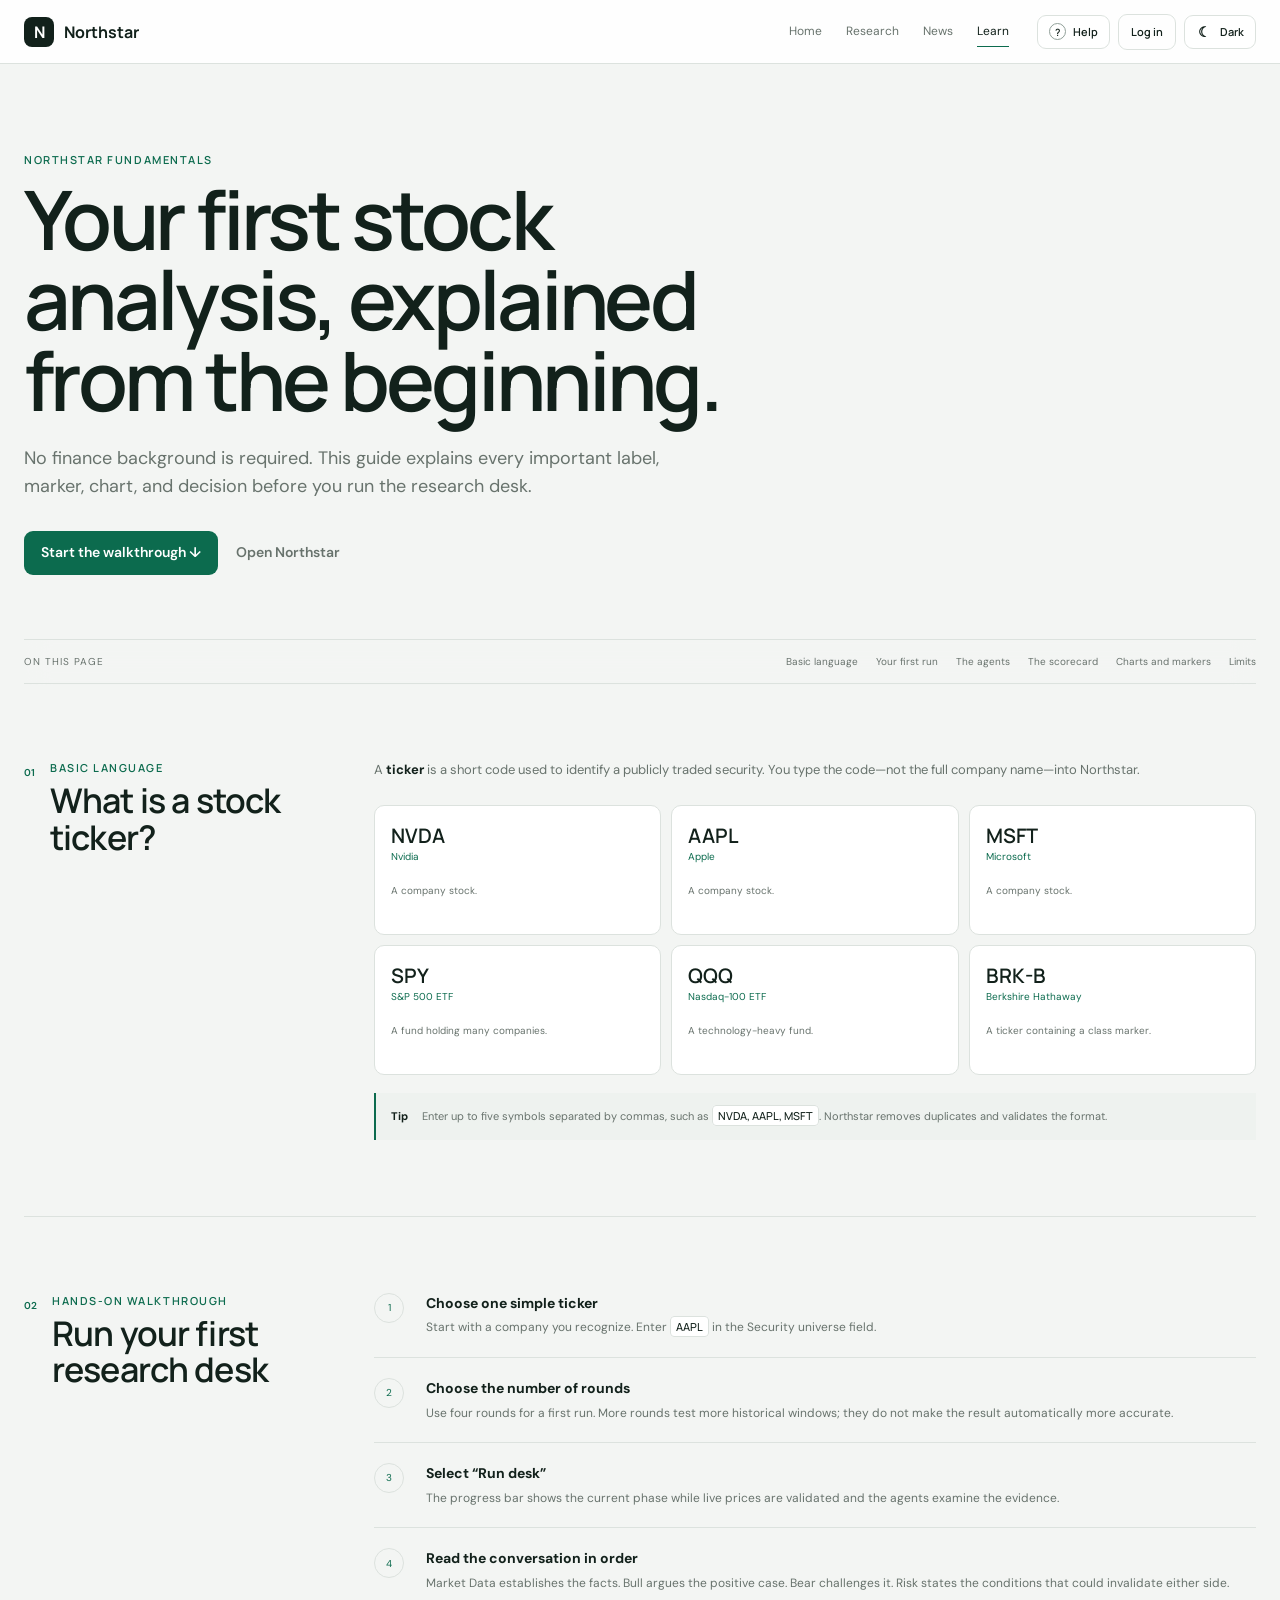
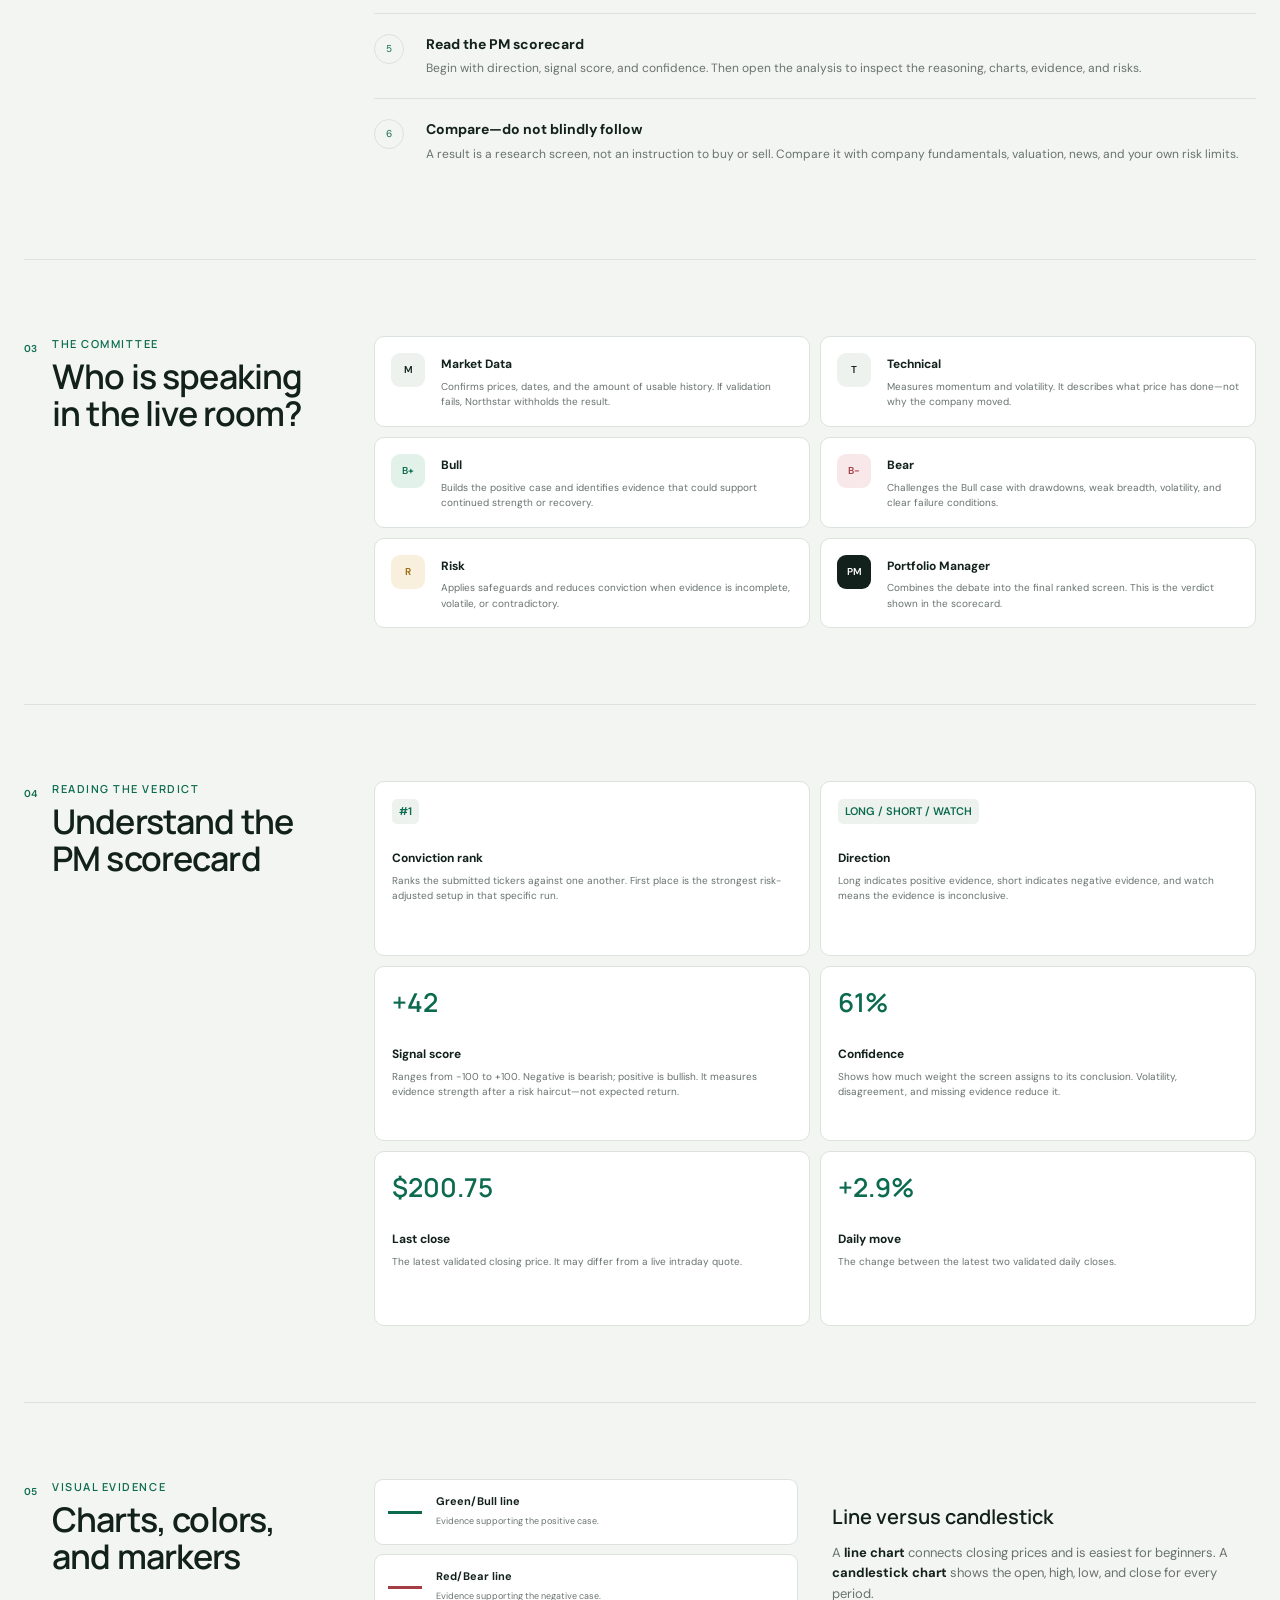
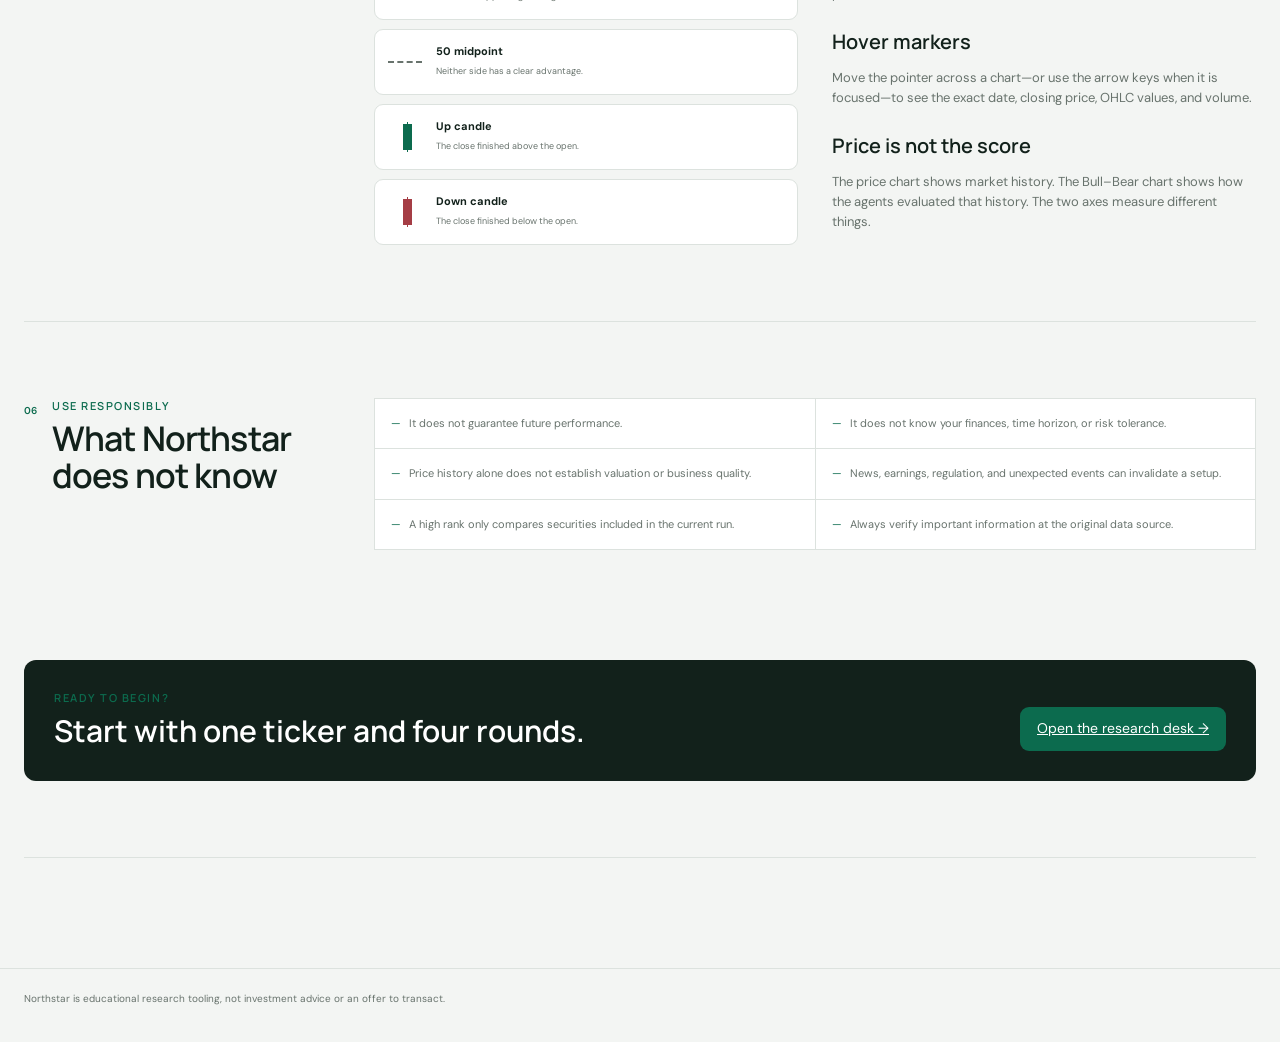
==== commit 3ab19933: "Add secure accounts and fluid responsive layout" ====
--- a/frontend/beginners.html
+++ b/frontend/beginners.html
@@ -17,8 +17,8 @@
   </script>
   <link rel="preconnect" href="https://fonts.googleapis.com">
   <link rel="preconnect" href="https://fonts.gstatic.com" crossorigin>
-  <link href="https://fonts.googleapis.com/css2?family=IBM+Plex+Sans:wght@400;500;600&family=Source+Serif+4:opsz,wght@8..60,500;8..60,600&display=swap" rel="stylesheet">
-  <link rel="stylesheet" href="style.css?v=20260731g">
+  <link href="https://fonts.googleapis.com/css2?family=DM+Sans:wght@400;500;600&family=Manrope:wght@500;600;700&display=swap" rel="stylesheet">
+  <link rel="stylesheet" href="style.css?v=20260801a">
 </head>
 <body>
   <header class="topbar">
@@ -31,6 +31,7 @@
     </nav>
     <div class="topbar-actions">
       <a class="help-button" href="/?tour=1"><span aria-hidden="true">?</span> Help</a>
+      <a class="account-link" data-auth-link href="/login.html">Log in</a>
       <button id="theme-toggle" class="theme-toggle" type="button" aria-label="Switch theme" aria-pressed="false">
         <span class="theme-icon" aria-hidden="true">☾</span><span class="theme-label">Dark</span>
       </button>
@@ -142,6 +143,6 @@
     </section>
   </main>
   <footer>Northstar is educational research tooling, not investment advice or an offer to transact.</footer>
-  <script src="site-shell.js?v=20260731g"></script>
+  <script src="site-shell.js?v=20260801a"></script>
 </body>
 </html>
--- a/frontend/style.css
+++ b/frontend/style.css
@@ -141,5 +141,31 @@
 .score-guide{display:grid;grid-template-columns:repeat(2,1fr);gap:10px}.score-guide article{min-height:175px;padding:17px;border:1px solid var(--line);border-radius:10px;background:var(--surface)}.sample-marker,.sample-score{display:block;width:max-content;margin-bottom:25px;padding:4px 7px;border-radius:5px;background:var(--surface-soft,#eef2ef);color:var(--green);font-size:11px;font-weight:600}.sample-score{padding:0;background:none;font:600 26px "Source Serif 4",serif}.score-guide strong{display:block;font-size:12px}.score-guide p{margin:5px 0 0;color:var(--muted);font-size:10px}
 .chart-guide{display:grid;grid-template-columns:1fr 1fr;gap:34px}.chart-key{display:grid;gap:9px}.chart-key p{display:grid;grid-template-columns:38px 1fr;gap:2px 10px;margin:0;padding:13px;border:1px solid var(--line);border-radius:9px;background:var(--surface)}.chart-key i{grid-row:1/3;align-self:center}.chart-key strong{font-size:11px}.chart-key span{color:var(--muted);font-size:9px}.key-line{display:block;width:34px;height:3px;background:var(--green)}.bear-key{background:var(--red)}.neutral-key{height:0;border-top:2px dashed var(--muted);background:none}.key-candle{display:block;width:9px;height:26px;margin:auto;background:var(--green);box-shadow:0 -6px 0 -4px var(--green),0 6px 0 -4px var(--green)}.down-key{background:var(--red);box-shadow:0 -6px 0 -4px var(--red),0 6px 0 -4px var(--red)}
 .limits-grid{display:grid;grid-template-columns:repeat(2,1fr);gap:1px;border:1px solid var(--line);background:var(--line)}.limits-grid p{margin:0;padding:16px;background:var(--surface);color:var(--muted);font-size:11px}.limits-grid p:before{content:"—";margin-right:8px;color:var(--green)}.learn-finish{grid-column:1/-1;display:flex;align-items:end;justify-content:space-between;gap:30px;margin-top:50px;padding:30px;border-radius:12px;background:var(--ink);color:var(--surface)}.learn-finish h2{margin:0;font:600 30px "Source Serif 4",serif}.learn-finish .kicker{margin-bottom:5px}.learn-finish .learn-primary{flex:0 0 auto}
+:root[data-theme="dark"] .learn-finish{border:1px solid var(--line);background:var(--surface);color:var(--ink)}
 @media(max-width:850px){.learn-contents{overflow-x:auto}.learn-contents span{display:none}.learn-contents a{white-space:nowrap}.learn-section{grid-template-columns:1fr;gap:28px}.learn-section-title{max-width:480px}}
 @media(max-width:620px){.learn-page{width:min(100% - 30px,1100px);padding-top:55px}.learn-hero h1{font-size:48px}.learn-contents{margin:0 -15px;padding-left:15px;padding-right:15px}.term-grid,.agent-guide,.score-guide,.chart-guide,.limits-grid{grid-template-columns:1fr}.learn-finish{align-items:start;flex-direction:column}.learn-actions{align-items:start;flex-direction:column}}
+
+/* Fluid desktop canvas, original Northstar type, and accounts */
+:root{--site-width:1440px}
+body{font-family:"DM Sans",sans-serif}
+.hero h1,.pulse-heading h2,.news-heading h2,.analyzer-heading h2,.workspace h2,.all-news-heading h1,.guide-intro h2,.news-card strong,.learn-hero h1,.learn-section-title h2,.learn-copy h3,.term-grid strong,.sample-score,.learn-finish h2,.auth-page h1,.auth-card h2{font-family:Manrope,sans-serif}
+.brand,button,.kicker,.section-title,.trade h3,.learn-copy code,.walkthrough-list code{font-family:Manrope,sans-serif}
+.topbar{padding-inline:max(24px,calc((100vw - var(--site-width))/2))}
+.shell,footer{max-width:var(--site-width)}
+.all-news-page{width:min(var(--site-width),calc(100% - 48px))}
+.learn-page{width:min(1280px,calc(100% - 48px))}
+.account-link{display:inline-flex;min-height:36px;padding:0 12px;align-items:center;border:1px solid var(--line);border-radius:9px;color:var(--ink);font:600 11px Manrope,sans-serif;text-decoration:none;white-space:nowrap}
+.account-link:hover,.account-link[aria-current="page"]{border-color:var(--green);color:var(--green)}
+.account-link.is-authenticated:before{content:"";width:6px;height:6px;margin-right:7px;border-radius:50%;background:var(--green)}
+
+.auth-page{display:grid;grid-template-columns:minmax(0,1fr) minmax(420px,520px);gap:clamp(50px,9vw,140px);width:min(var(--site-width),calc(100% - 48px));min-height:calc(100vh - 64px);margin:0 auto;padding:clamp(70px,10vh,130px) 0;align-items:center}
+.auth-intro{max-width:700px}.auth-intro h1{max-width:680px;margin:0;font-size:clamp(48px,5.5vw,78px);line-height:1.02;letter-spacing:-.045em}.auth-intro>p:not(.kicker){max-width:610px;margin:24px 0;color:var(--muted);font-size:16px}.auth-intro ul{display:grid;gap:9px;margin:30px 0 0;padding:0;list-style:none;color:var(--muted)}.auth-intro li:before{content:"✓";margin-right:10px;color:var(--green);font-weight:700}
+.auth-card{min-height:500px;padding:28px;border:1px solid var(--line);border-radius:18px;background:var(--surface);box-shadow:var(--shadow)}.auth-tabs{display:grid;grid-template-columns:1fr 1fr;gap:4px;padding:4px;border-radius:10px;background:var(--surface-soft,#eef2ef)}.auth-tabs button{height:38px;background:transparent;color:var(--muted)}.auth-tabs button[aria-selected="true"]{background:var(--surface);color:var(--ink);box-shadow:0 2px 8px rgba(18,33,27,.08)}
+.auth-form{display:grid;gap:17px;padding-top:30px}.auth-form[hidden],.account-panel[hidden]{display:none}.auth-form h2,.account-panel h2{margin:0;font-size:26px;letter-spacing:-.025em}.auth-form div p{margin:4px 0 5px;color:var(--muted);font-size:12px}.auth-form label{display:grid;gap:7px;color:var(--ink);font:600 11px Manrope,sans-serif}.auth-form input{width:100%;height:48px;padding:0 13px;border:1px solid var(--line);border-radius:9px;background:var(--bg);color:var(--ink);font:500 14px "DM Sans",sans-serif}.auth-form input:focus{outline:3px solid color-mix(in srgb,var(--green) 18%,transparent);border-color:var(--green)}.auth-form>button{height:48px;margin-top:3px}
+.auth-status{min-height:22px;margin:18px 0 0;color:var(--muted);font-size:11px}.auth-status[data-tone="error"]{color:var(--red)}
+.account-panel{display:flex;min-height:410px;flex-direction:column;align-items:center;justify-content:center;text-align:center}.account-avatar{display:grid;width:58px;height:58px;margin-bottom:20px;place-items:center;border-radius:16px;background:var(--ink);color:var(--surface);font:700 23px Manrope,sans-serif}.account-panel .kicker{margin-bottom:8px}.account-panel>p:not(.kicker){margin:5px 0 28px;color:var(--muted)}.account-panel>div{display:flex;gap:9px}.account-panel a,.account-panel button{display:inline-flex;min-height:42px;padding:0 16px;align-items:center;border-radius:9px;font:600 12px Manrope,sans-serif;text-decoration:none}.account-panel a{background:var(--green);color:#fff}.account-panel button{border:1px solid var(--line);background:transparent;color:var(--ink)}
+:root[data-theme="dark"] .auth-tabs{background:#171719}:root[data-theme="dark"] .auth-tabs button[aria-selected="true"],:root[data-theme="dark"] .auth-form input{background:#0d0d0f}
+
+@media(min-width:1280px){.hero{grid-template-columns:minmax(0,1.12fr) minmax(430px,.62fr);gap:clamp(72px,8vw,130px)}.desk-grid{grid-template-columns:minmax(440px,.82fr) minmax(620px,1.18fr)}}
+@media(max-width:850px){.auth-page{grid-template-columns:1fr;gap:45px;align-items:start}.auth-intro{max-width:620px}.auth-card{width:min(100%,560px)}}
+@media(max-width:620px){.topbar{padding-inline:15px}.topbar-actions{gap:5px}.account-link{max-width:80px;overflow:hidden;text-overflow:ellipsis}.auth-page{width:calc(100% - 30px);padding:48px 0 70px}.auth-intro h1{font-size:42px}.auth-intro ul{font-size:12px}.auth-card{min-height:0;padding:18px}.all-news-page,.learn-page{width:calc(100% - 30px)}}
